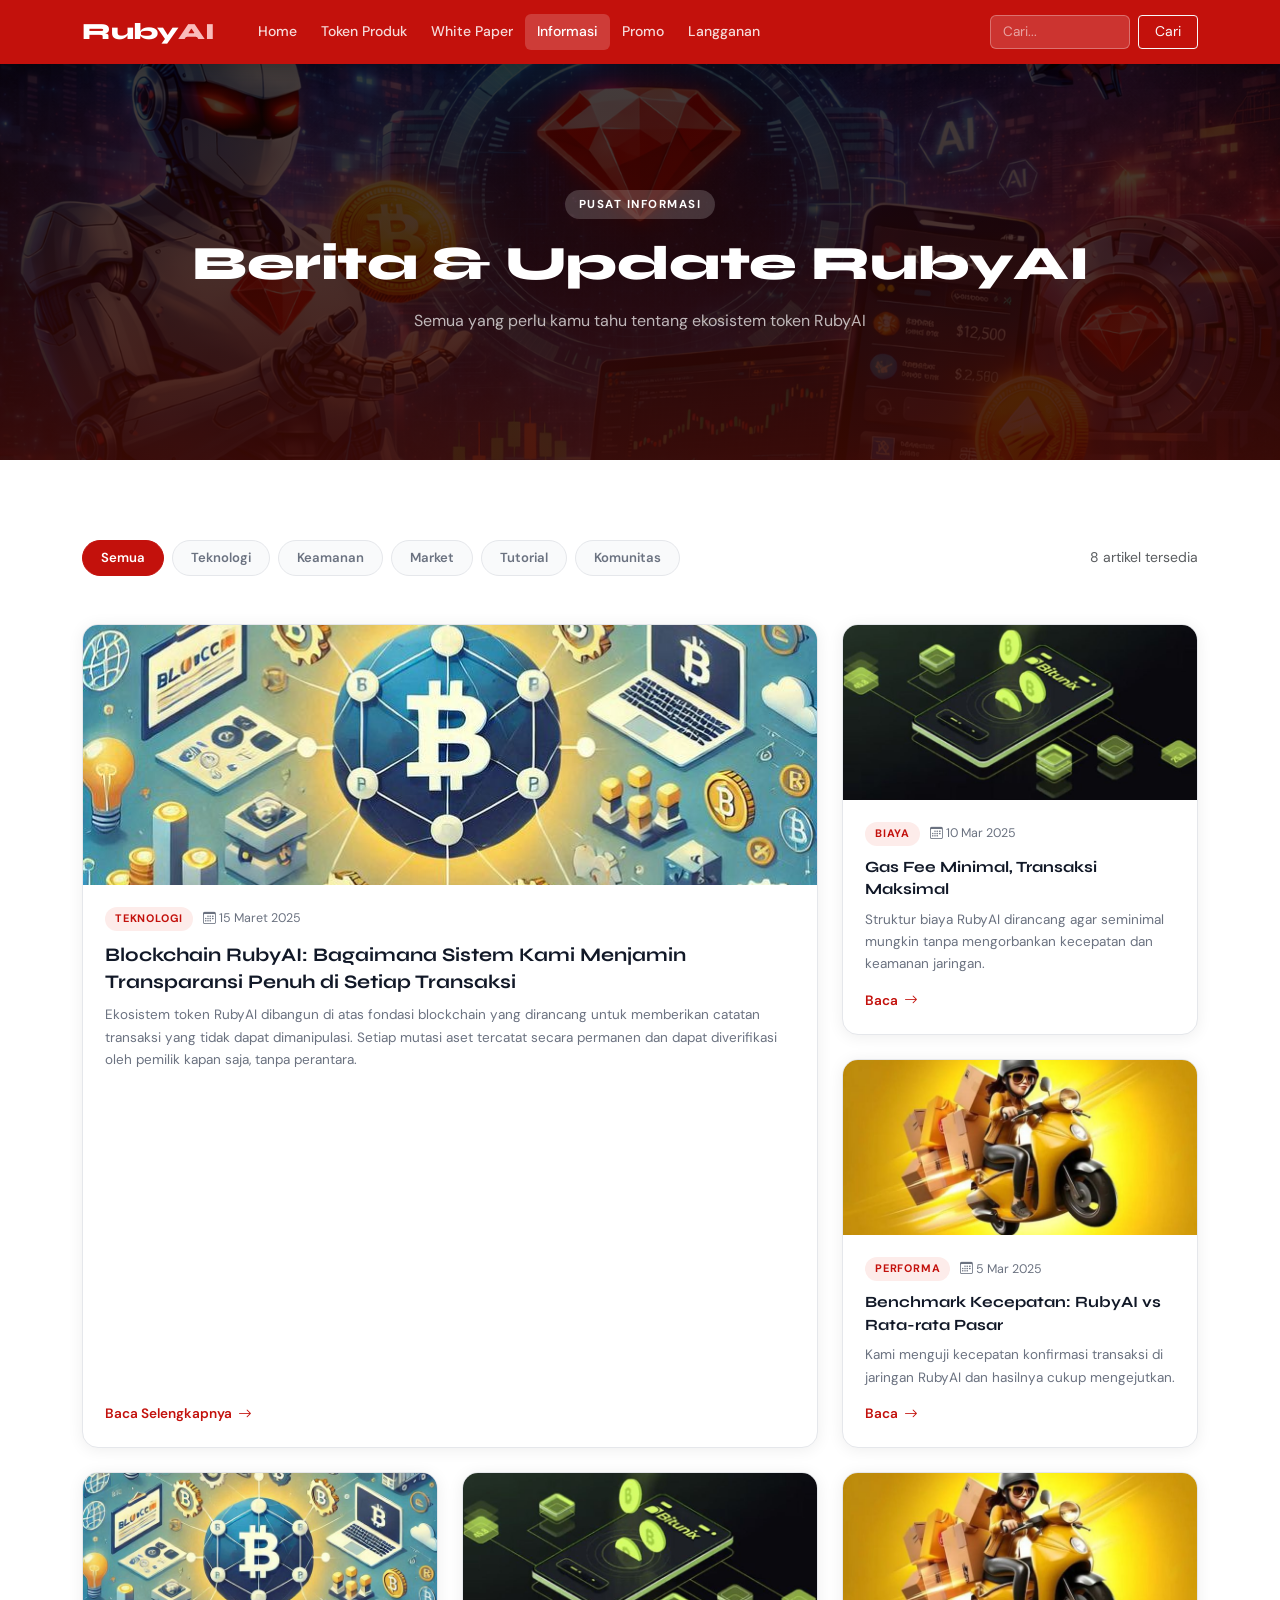
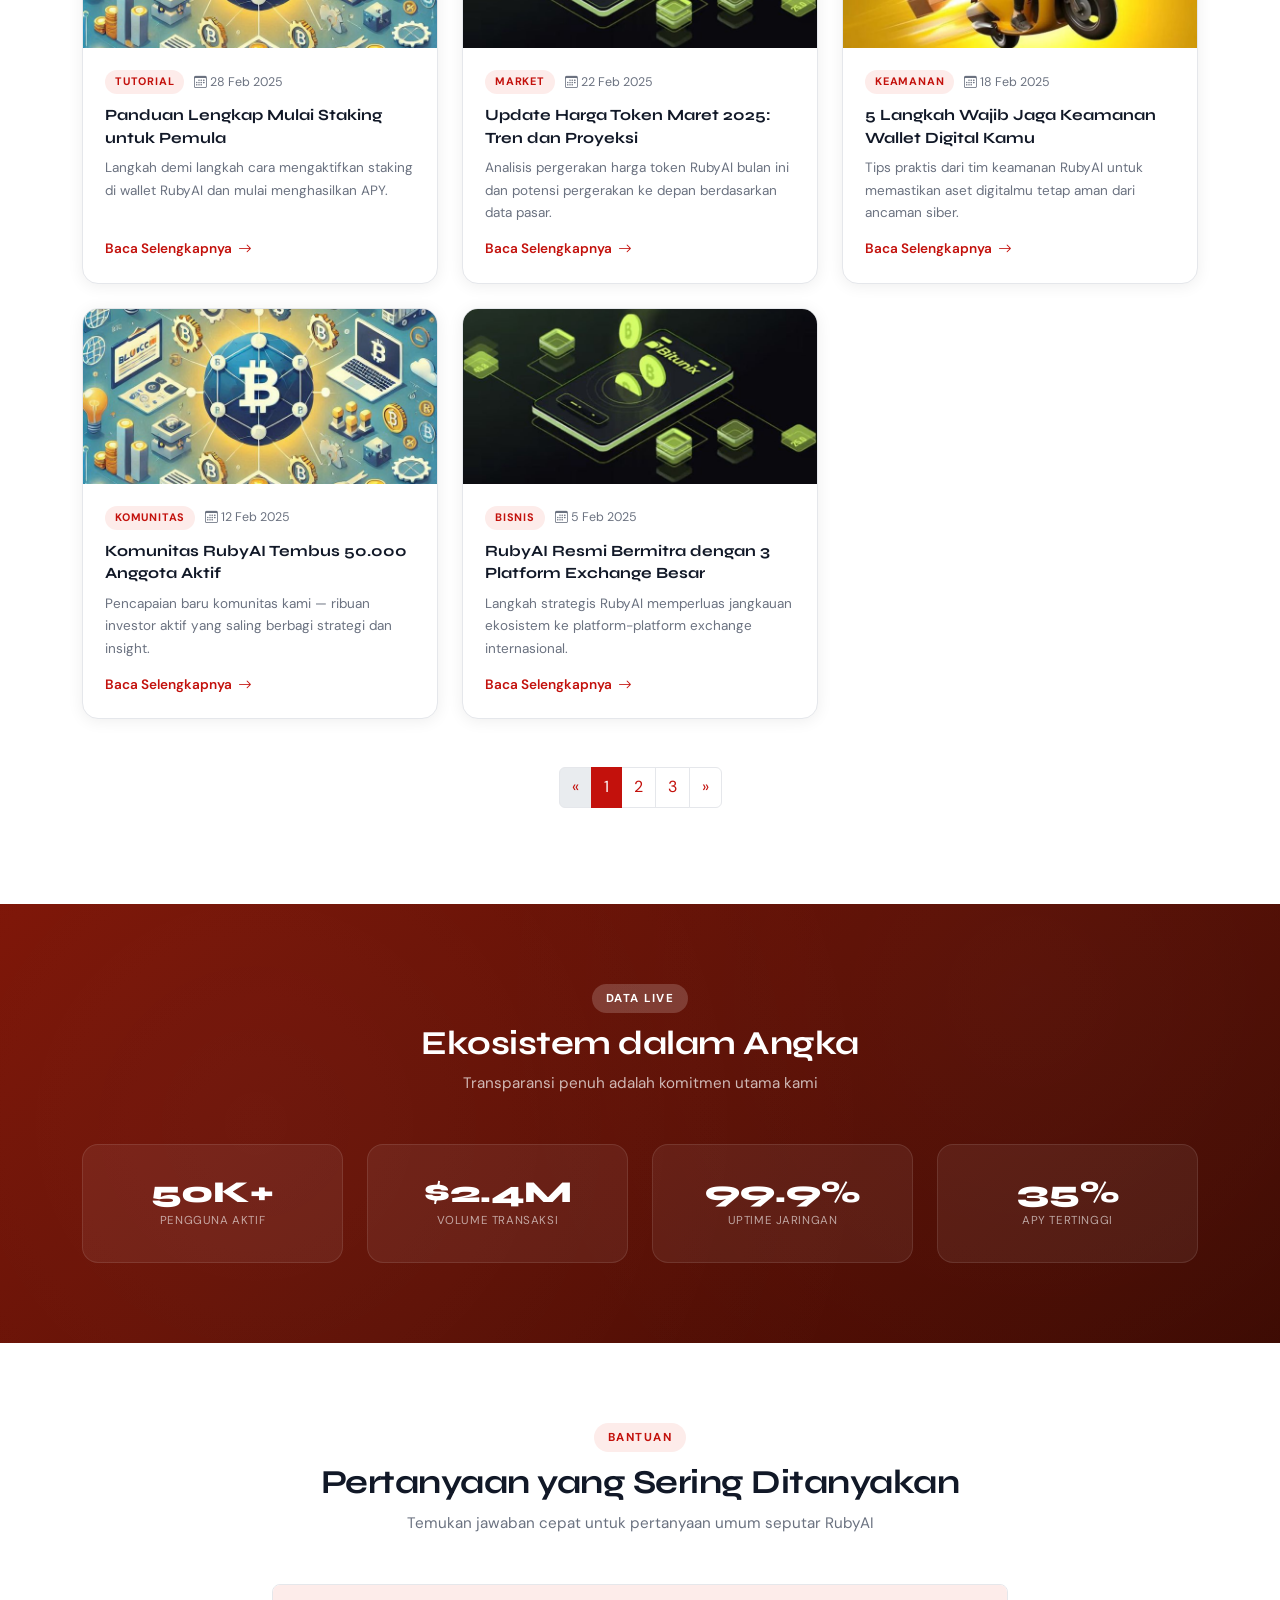
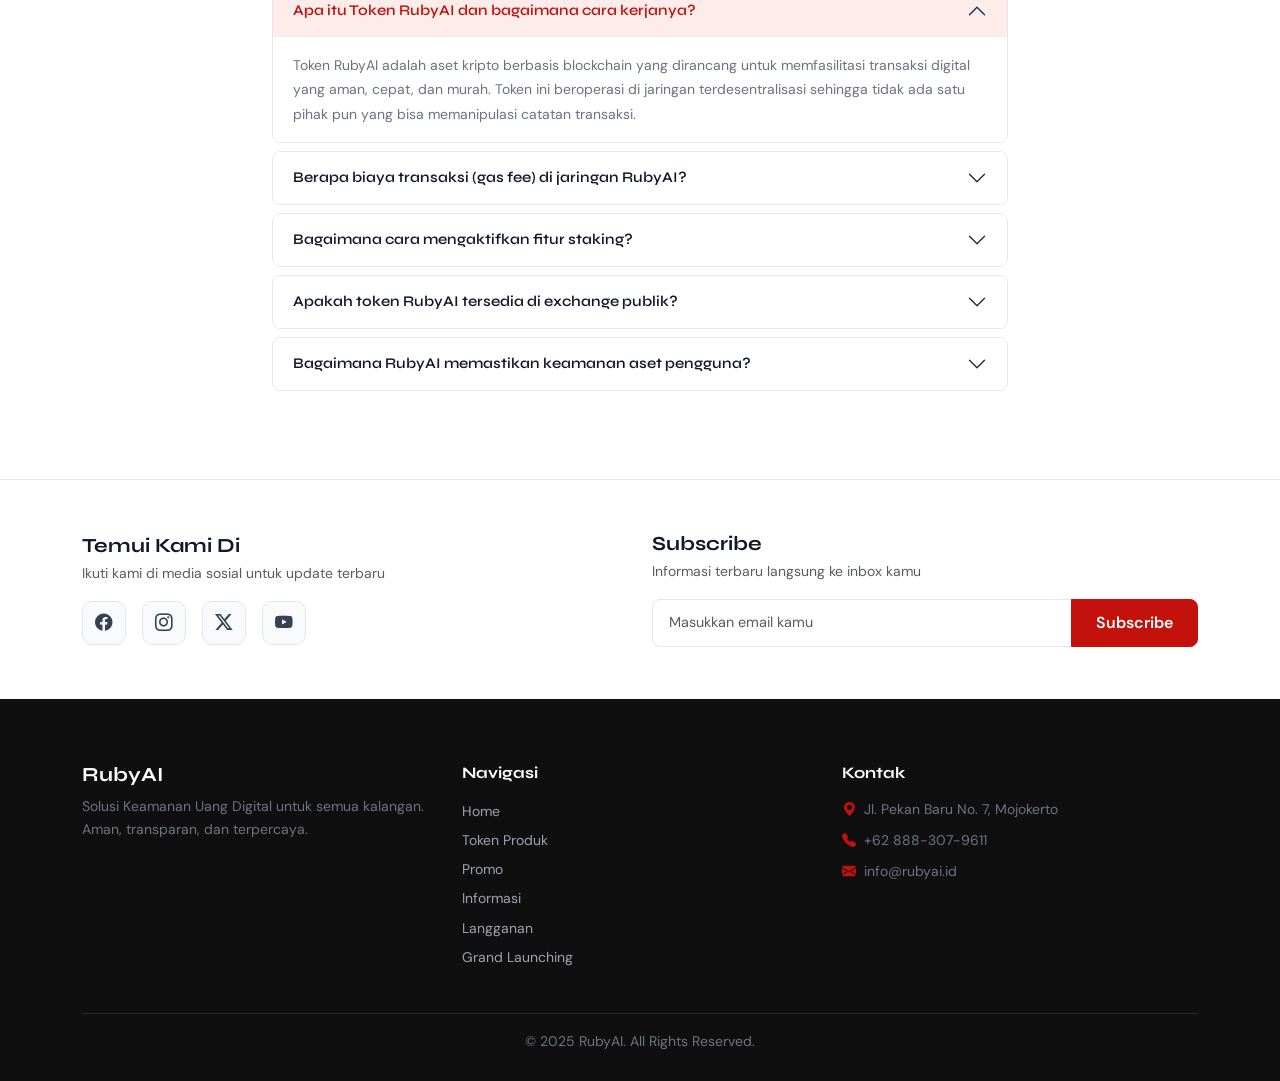
==== informasi.html @ 830efbad "Add files via upload" ====
<!DOCTYPE html>
<html lang="id">
<head>
  <meta charset="UTF-8">
  <meta name="viewport" content="width=device-width, initial-scale=1.0">
  <meta name="description" content="Pusat Informasi RubyAI — Berita, update, dan panduan ekosistem token RubyAI terbaru.">
  <title>Informasi — RubyAI</title>

  <link rel="preconnect" href="https://fonts.googleapis.com">
  <link rel="preconnect" href="https://fonts.gstatic.com" crossorigin>
  <link href="https://fonts.googleapis.com/css2?family=Syne:wght@400;600;700;800&family=DM+Sans:ital,opsz,wght@0,9..40,300;0,9..40,400;0,9..40,500;0,9..40,600;1,9..40,400&display=swap" rel="stylesheet">

  <link href="https://cdn.jsdelivr.net/npm/bootstrap@5.3.3/dist/css/bootstrap.min.css" rel="stylesheet">
  <link rel="stylesheet" href="https://cdn.jsdelivr.net/npm/bootstrap-icons@1.11.3/font/bootstrap-icons.css">

  <link rel="stylesheet" href="style.css">
</head>
<body>

  <!-- ==================== NAVBAR ==================== -->
  <nav class="navbar navbar-expand-lg ruby-navbar" data-bs-theme="dark">
    <div class="container">
      <a class="navbar-brand" href="index.html">Ruby<span class="brand-ai">AI</span></a>
      <button class="navbar-toggler border-0" type="button"
              data-bs-toggle="collapse" data-bs-target="#navMenu"
              aria-controls="navMenu" aria-expanded="false" aria-label="Toggle navigation">
        <span class="navbar-toggler-icon"></span>
      </button>
      <div class="collapse navbar-collapse" id="navMenu">
        <ul class="navbar-nav me-auto ms-3">
          <li class="nav-item">
            <a class="nav-link" href="index.html">Home</a>
          </li>
          <li class="nav-item">
            <a class="nav-link" href="produk.html">Token Produk</a>
          </li>
          <li class="nav-item">
            <a class="nav-link" href="https://docs.google.com/document/d/1hWPXfQ_zTvxP4cNS-nwSKMGz1EPxm1WU/edit?usp=drive_link&ouid=108765192675620260464&rtpof=true&sd=true" target="_blank" rel="noopener">
              White Paper
            </a>
          </li>
          <li class="nav-item">
            <a class="nav-link active" aria-current="page" href="informasi.html">Informasi</a>
          </li>
          <li class="nav-item">
            <a class="nav-link" href="promo.html">Promo</a>
          </li>
          <li class="nav-item">
            <a class="nav-link" href="langganan.html">Langganan</a>
          </li>
        </ul>
        <form class="d-flex" role="search">
          <input class="form-control me-2 navbar-search" type="search" placeholder="Cari..." aria-label="Search">
          <button class="btn btn-outline-light btn-sm px-3" type="submit">Cari</button>
        </form>
      </div>
    </div>
  </nav>

  <!-- ==================== BANNER INFORMASI ==================== -->
  <section class="informasi-banner">
    <div class="container text-center">
      <span class="sec-tag on-dark mb-3 d-inline-block">Pusat Informasi</span>
      <h1 class="banner-title text-white">Berita &amp; Update RubyAI</h1>
      <p class="text-white-70 mt-2 mb-0">Semua yang perlu kamu tahu tentang ekosistem token RubyAI</p>
    </div>
  </section>

  <!-- ==================== ARTIKEL GRID ==================== -->
  <section class="sec-pad">
    <div class="container">

      <!-- Filter Kategori -->
      <div class="d-flex justify-content-between align-items-center flex-wrap gap-3 mb-5">
        <div class="info-filter-wrap">
          <a href="#" class="info-filter-btn aktif">Semua</a>
          <a href="#" class="info-filter-btn">Teknologi</a>
          <a href="#" class="info-filter-btn">Keamanan</a>
          <a href="#" class="info-filter-btn">Market</a>
          <a href="#" class="info-filter-btn">Tutorial</a>
          <a href="#" class="info-filter-btn">Komunitas</a>
        </div>
        <span class="text-muted small">8 artikel tersedia</span>
      </div>

      <div class="row g-4 mb-4">
        <div class="col-md-7 col-lg-8">
          <div class="artikel-card h-100">
            <img src="block.jpeg" class="w-100" style="height:260px;object-fit:cover;" alt="Blockchain RubyAI">
            <div class="artikel-body">
              <div class="artikel-meta">
                <span class="artikel-tag">Teknologi</span>
                <span class="artikel-date"><i class="bi bi-calendar3 me-1"></i>15 Maret 2025</span>
              </div>
              <h3 class="artikel-title" style="font-size:1.2rem;">Blockchain RubyAI: Bagaimana Sistem Kami Menjamin Transparansi Penuh di Setiap Transaksi</h3>
              <p class="artikel-text">Ekosistem token RubyAI dibangun di atas fondasi blockchain yang dirancang untuk memberikan catatan transaksi yang tidak dapat dimanipulasi. Setiap mutasi aset tercatat secara permanen dan dapat diverifikasi oleh pemilik kapan saja, tanpa perantara.</p>
              <a href="#" class="btn-read">Baca Selengkapnya <i class="bi bi-arrow-right"></i></a>
            </div>
          </div>
        </div>

        <div class="col-md-5 col-lg-4">
          <div class="row g-4 h-100">
            <div class="col-12">
              <div class="artikel-card">
                <img src="fee.jpeg" class="artikel-img" alt="Gas Fee Murah">
                <div class="artikel-body">
                  <div class="artikel-meta">
                    <span class="artikel-tag">Biaya</span>
                    <span class="artikel-date"><i class="bi bi-calendar3 me-1"></i>10 Mar 2025</span>
                  </div>
                  <h5 class="artikel-title">Gas Fee Minimal, Transaksi Maksimal</h5>
                  <p class="artikel-text">Struktur biaya RubyAI dirancang agar seminimal mungkin tanpa mengorbankan kecepatan dan keamanan jaringan.</p>
                  <a href="#" class="btn-read">Baca <i class="bi bi-arrow-right"></i></a>
                </div>
              </div>
            </div>
            <div class="col-12">
              <div class="artikel-card">
                <img src="fast.jpeg" class="artikel-img" alt="Kecepatan Sistem">
                <div class="artikel-body">
                  <div class="artikel-meta">
                    <span class="artikel-tag">Performa</span>
                    <span class="artikel-date"><i class="bi bi-calendar3 me-1"></i>5 Mar 2025</span>
                  </div>
                  <h5 class="artikel-title">Benchmark Kecepatan: RubyAI vs Rata-rata Pasar</h5>
                  <p class="artikel-text">Kami menguji kecepatan konfirmasi transaksi di jaringan RubyAI dan hasilnya cukup mengejutkan.</p>
                  <a href="#" class="btn-read">Baca <i class="bi bi-arrow-right"></i></a>
                </div>
              </div>
            </div>
          </div>
        </div>
      </div>

      <!-- Grid Artikel Biasa -->
      <div class="row g-4">

        <div class="col-sm-6 col-lg-4">
          <div class="artikel-card">
            <img src="block.jpeg" class="artikel-img" alt="Panduan Staking">
            <div class="artikel-body">
              <div class="artikel-meta">
                <span class="artikel-tag">Tutorial</span>
                <span class="artikel-date"><i class="bi bi-calendar3 me-1"></i>28 Feb 2025</span>
              </div>
              <h5 class="artikel-title">Panduan Lengkap Mulai Staking untuk Pemula</h5>
              <p class="artikel-text">Langkah demi langkah cara mengaktifkan staking di wallet RubyAI dan mulai menghasilkan APY.</p>
              <a href="#" class="btn-read">Baca Selengkapnya <i class="bi bi-arrow-right"></i></a>
            </div>
          </div>
        </div>

        <div class="col-sm-6 col-lg-4">
          <div class="artikel-card">
            <img src="fee.jpeg" class="artikel-img" alt="Market Update">
            <div class="artikel-body">
              <div class="artikel-meta">
                <span class="artikel-tag">Market</span>
                <span class="artikel-date"><i class="bi bi-calendar3 me-1"></i>22 Feb 2025</span>
              </div>
              <h5 class="artikel-title">Update Harga Token Maret 2025: Tren dan Proyeksi</h5>
              <p class="artikel-text">Analisis pergerakan harga token RubyAI bulan ini dan potensi pergerakan ke depan berdasarkan data pasar.</p>
              <a href="#" class="btn-read">Baca Selengkapnya <i class="bi bi-arrow-right"></i></a>
            </div>
          </div>
        </div>

        <div class="col-sm-6 col-lg-4">
          <div class="artikel-card">
            <img src="fast.jpeg" class="artikel-img" alt="Keamanan Wallet">
            <div class="artikel-body">
              <div class="artikel-meta">
                <span class="artikel-tag">Keamanan</span>
                <span class="artikel-date"><i class="bi bi-calendar3 me-1"></i>18 Feb 2025</span>
              </div>
              <h5 class="artikel-title">5 Langkah Wajib Jaga Keamanan Wallet Digital Kamu</h5>
              <p class="artikel-text">Tips praktis dari tim keamanan RubyAI untuk memastikan aset digitalmu tetap aman dari ancaman siber.</p>
              <a href="#" class="btn-read">Baca Selengkapnya <i class="bi bi-arrow-right"></i></a>
            </div>
          </div>
        </div>

        <div class="col-sm-6 col-lg-4">
          <div class="artikel-card">
            <img src="block.jpeg" class="artikel-img" alt="Komunitas RubyAI">
            <div class="artikel-body">
              <div class="artikel-meta">
                <span class="artikel-tag">Komunitas</span>
                <span class="artikel-date"><i class="bi bi-calendar3 me-1"></i>12 Feb 2025</span>
              </div>
              <h5 class="artikel-title">Komunitas RubyAI Tembus 50.000 Anggota Aktif</h5>
              <p class="artikel-text">Pencapaian baru komunitas kami — ribuan investor aktif yang saling berbagi strategi dan insight.</p>
              <a href="#" class="btn-read">Baca Selengkapnya <i class="bi bi-arrow-right"></i></a>
            </div>
          </div>
        </div>

        <div class="col-sm-6 col-lg-4">
          <div class="artikel-card">
            <img src="fee.jpeg" class="artikel-img" alt="Partnership">
            <div class="artikel-body">
              <div class="artikel-meta">
                <span class="artikel-tag">Bisnis</span>
                <span class="artikel-date"><i class="bi bi-calendar3 me-1"></i>5 Feb 2025</span>
              </div>
              <h5 class="artikel-title">RubyAI Resmi Bermitra dengan 3 Platform Exchange Besar</h5>
              <p class="artikel-text">Langkah strategis RubyAI memperluas jangkauan ekosistem ke platform-platform exchange internasional.</p>
              <a href="#" class="btn-read">Baca Selengkapnya <i class="bi bi-arrow-right"></i></a>
            </div>
          </div>
        </div>

      </div>

      <!-- Paginasi -->
      <div class="d-flex justify-content-center mt-5">
        <nav aria-label="Navigasi halaman artikel">
          <ul class="pagination">
            <li class="page-item disabled"><a class="page-link" href="#">&laquo;</a></li>
            <li class="page-item active"><a class="page-link" href="#">1</a></li>
            <li class="page-item"><a class="page-link" href="#">2</a></li>
            <li class="page-item"><a class="page-link" href="#">3</a></li>
            <li class="page-item"><a class="page-link" href="#">&raquo;</a></li>
          </ul>
        </nav>
      </div>

    </div>
  </section>

  <!-- ==================== STATISTIK EKOSISTEM ==================== -->
  <section class="sec-pad service-section">
    <div class="container">
      <div class="text-center mb-5">
        <span class="sec-tag on-dark">Data Live</span>
        <h2 class="sec-title text-white">Ekosistem dalam Angka</h2>
        <p class="sec-sub text-white-70">Transparansi penuh adalah komitmen utama kami</p>
      </div>
      <div class="row g-4 justify-content-center text-center">
        <div class="col-6 col-sm-3">
          <div class="service-item">
            <div class="stat-val mb-1">50K+</div>
            <div class="stat-lbl">Pengguna Aktif</div>
          </div>
        </div>
        <div class="col-6 col-sm-3">
          <div class="service-item">
            <div class="stat-val mb-1">$2.4M</div>
            <div class="stat-lbl">Volume Transaksi</div>
          </div>
        </div>
        <div class="col-6 col-sm-3">
          <div class="service-item">
            <div class="stat-val mb-1">99.9%</div>
            <div class="stat-lbl">Uptime Jaringan</div>
          </div>
        </div>
        <div class="col-6 col-sm-3">
          <div class="service-item">
            <div class="stat-val mb-1">35%</div>
            <div class="stat-lbl">APY Tertinggi</div>
          </div>
        </div>
      </div>
    </div>
  </section>

  <!-- ==================== FAQ ==================== -->
  <section class="sec-pad">
    <div class="container">
      <div class="row justify-content-center">
        <div class="col-lg-8">
          <div class="text-center mb-5">
            <span class="sec-tag">Bantuan</span>
            <h2 class="sec-title">Pertanyaan yang Sering Ditanyakan</h2>
            <p class="sec-sub">Temukan jawaban cepat untuk pertanyaan umum seputar RubyAI</p>
          </div>
          <div class="accordion faq-ruby" id="faqEkosistem">

            <div class="accordion-item">
              <h2 class="accordion-header">
                <button class="accordion-button" type="button" data-bs-toggle="collapse" data-bs-target="#faq1">
                  Apa itu Token RubyAI dan bagaimana cara kerjanya?
                </button>
              </h2>
              <div id="faq1" class="accordion-collapse collapse show" data-bs-parent="#faqEkosistem">
                <div class="accordion-body">
                  Token RubyAI adalah aset kripto berbasis blockchain yang dirancang untuk memfasilitasi transaksi digital yang aman, cepat, dan murah. Token ini beroperasi di jaringan terdesentralisasi sehingga tidak ada satu pihak pun yang bisa memanipulasi catatan transaksi.
                </div>
              </div>
            </div>

            <div class="accordion-item">
              <h2 class="accordion-header">
                <button class="accordion-button collapsed" type="button" data-bs-toggle="collapse" data-bs-target="#faq2">
                  Berapa biaya transaksi (gas fee) di jaringan RubyAI?
                </button>
              </h2>
              <div id="faq2" class="accordion-collapse collapse" data-bs-parent="#faqEkosistem">
                <div class="accordion-body">
                  Gas fee di RubyAI termasuk yang terendah di pasar, dimulai dari kurang dari $0.01 per transaksi. Biaya ini digunakan untuk memvalidasi transaksi di jaringan dan dibagikan kepada para validator.
                </div>
              </div>
            </div>

            <div class="accordion-item">
              <h2 class="accordion-header">
                <button class="accordion-button collapsed" type="button" data-bs-toggle="collapse" data-bs-target="#faq3">
                  Bagaimana cara mengaktifkan fitur staking?
                </button>
              </h2>
              <div id="faq3" class="accordion-collapse collapse" data-bs-parent="#faqEkosistem">
                <div class="accordion-body">
                  Untuk mengaktifkan staking, buka wallet RubyAI kamu, pilih menu "Staking", tentukan jumlah token yang ingin di-stake, lalu konfirmasi. APY akan mulai berjalan dalam 24 jam setelah aktivasi.
                </div>
              </div>
            </div>

            <div class="accordion-item">
              <h2 class="accordion-header">
                <button class="accordion-button collapsed" type="button" data-bs-toggle="collapse" data-bs-target="#faq4">
                  Apakah token RubyAI tersedia di exchange publik?
                </button>
              </h2>
              <div id="faq4" class="accordion-collapse collapse" data-bs-parent="#faqEkosistem">
                <div class="accordion-body">
                  Saat ini token RubyAI tersedia melalui platform kami dan 3 exchange mitra. Kami sedang dalam proses listing di exchange internasional besar dan akan diumumkan melalui halaman ini.
                </div>
              </div>
            </div>

            <div class="accordion-item">
              <h2 class="accordion-header">
                <button class="accordion-button collapsed" type="button" data-bs-toggle="collapse" data-bs-target="#faq5">
                  Bagaimana RubyAI memastikan keamanan aset pengguna?
                </button>
              </h2>
              <div id="faq5" class="accordion-collapse collapse" data-bs-parent="#faqEkosistem">
                <div class="accordion-body">
                  RubyAI menggunakan enkripsi end-to-end, autentikasi dua faktor (2FA), dan audit keamanan rutin oleh pihak ketiga. Selain itu, sebagian besar aset pengguna disimpan di cold wallet yang terisolasi dari internet.
                </div>
              </div>
            </div>

          </div>
        </div>
      </div>
    </div>
  </section>

  <!-- ==================== SUBSCRIBE ==================== -->
  <section class="subscribe-section">
    <div class="container">
      <div class="row g-4 align-items-center">
        <div class="col-lg-6">
          <h5 class="fw-bold mb-1">Temui Kami Di</h5>
          <p class="text-muted small mb-3">Ikuti kami di media sosial untuk update terbaru</p>
          <div class="d-flex gap-3">
            <a href="https://facebook.com/" target="_blank" rel="noopener" class="social-btn" aria-label="Facebook"><i class="bi bi-facebook"></i></a>
            <a href="https://instagram.com/" target="_blank" rel="noopener" class="social-btn" aria-label="Instagram"><i class="bi bi-instagram"></i></a>
            <a href="https://twitter.com/" target="_blank" rel="noopener" class="social-btn" aria-label="Twitter / X"><i class="bi bi-twitter-x"></i></a>
            <a href="https://youtube.com/" target="_blank" rel="noopener" class="social-btn" aria-label="YouTube"><i class="bi bi-youtube"></i></a>
          </div>
        </div>
        <div class="col-lg-6">
          <h5 class="fw-bold mb-1">Subscribe</h5>
          <p class="text-muted small mb-3">Informasi terbaru langsung ke inbox kamu</p>
          <div class="input-group">
            <input type="email" class="form-control" placeholder="Masukkan email kamu" aria-label="Email subscribe">
            <button class="btn btn-ruby px-4" type="button">Subscribe</button>
          </div>
        </div>
      </div>
    </div>
  </section>

  <!-- ==================== FOOTER ==================== -->
  <footer class="site-footer">
    <div class="container">
      <div class="row g-4 text-center text-md-start">
        <div class="col-md-4">
          <h5 class="fw-bold text-white mb-2">RubyAI</h5>
          <p class="text-secondary small">Solusi Keamanan Uang Digital untuk semua kalangan.<br>Aman, transparan, dan terpercaya.</p>
        </div>
        <div class="col-md-4">
          <h6 class="fw-bold text-white mb-3">Navigasi</h6>
          <ul class="list-unstyled">
            <li><a href="index.html" class="footer-link">Home</a></li>
            <li><a href="produk.html" class="footer-link">Token Produk</a></li>
            <li><a href="promo.html" class="footer-link">Promo</a></li>
            <li><a href="informasi.html" class="footer-link">Informasi</a></li>
            <li><a href="langganan.html" class="footer-link">Langganan</a></li>
            <li><a href="index.html#launching" class="footer-link">Grand Launching</a></li>
          </ul>
        </div>
        <div class="col-md-4">
          <h6 class="fw-bold text-white mb-3">Kontak</h6>
          <ul class="list-unstyled text-secondary small">
            <li class="mb-2"><i class="bi bi-geo-alt-fill me-2 text-ruby"></i>Jl. Pekan Baru No. 7, Mojokerto</li>
            <li class="mb-2"><i class="bi bi-telephone-fill me-2 text-ruby"></i>+62 888-307-9611</li>
            <li><i class="bi bi-envelope-fill me-2 text-ruby"></i>info@rubyai.id</li>
          </ul>
        </div>
      </div>
      <hr class="border-secondary mt-4 mb-3">
      <p class="text-center text-secondary small mb-0">&copy; 2025 RubyAI. All Rights Reserved.</p>
    </div>
  </footer>


  <script src="https://cdn.jsdelivr.net/npm/bootstrap@5.3.3/dist/js/bootstrap.bundle.min.js"></script>
</body>
</html>
---- style.css ----
:root {
  --ruby-red:     #C3110C;
  --ruby-dark:    #7c1204;
  --ruby-deeper:  #3d0a02;
  --ruby-light:   #fdecea;
  --ruby-glow:    rgba(195, 17, 12, 0.15);
  --text-dark:    #111827;
  --text-body:    #374151;
  --text-muted:   #6b7280;
  --border-light: #e5e7eb;
  --bg-light:     #f9fafb;
  --card-shadow:  0 2px 16px rgba(0, 0, 0, 0.07);
  --card-hover:   0 12px 40px rgba(195, 17, 12, 0.14);
  --transition:   all 0.3s cubic-bezier(0.4, 0, 0.2, 1);
  --navbar-h:     64px;
  --radius-card:  16px;
  --radius-btn:   8px;
}

*, *::before, *::after { box-sizing: border-box; }
html { scroll-behavior: smooth; }

body {
  font-family: 'DM Sans', 'Segoe UI', system-ui, sans-serif;
  font-size: 1rem;
  color: var(--text-body);
  background: #ffffff;
  padding-top: var(--navbar-h);
  line-height: 1.65;
}

h1, h2, h3, h4, h5, h6 {
  font-family: 'Syne', 'Segoe UI', sans-serif;
  font-weight: 700;
  color: var(--text-dark);
  line-height: 1.2;
}

.ruby-navbar {
  position: fixed;
  top: 0; left: 0; right: 0;
  height: var(--navbar-h);
  background-color: var(--ruby-red) !important;
  z-index: 1030;
  box-shadow: 0 2px 20px rgba(0,0,0,0.25);
  transition: var(--transition);
}
.ruby-navbar .navbar-brand {
  font-family: 'Syne', sans-serif;
  font-size: 1.45rem;
  font-weight: 800;
  color: #fff !important;
  letter-spacing: -0.5px;
}
.brand-ai { color: rgba(255,207,206,0.9); }

.ruby-navbar .nav-link {
  color: rgba(255,255,255,0.85) !important;
  font-weight: 500;
  font-size: 0.875rem;
  padding: 6px 12px !important;
  border-radius: 6px;
  transition: var(--transition);
}
.ruby-navbar .nav-link:hover,
.ruby-navbar .nav-link.active {
  color: #fff !important;
  background: rgba(255,255,255,0.18);
}

.navbar-search {
  background: rgba(255,255,255,0.15) !important;
  border-color: rgba(255,255,255,0.3) !important;
  color: #fff !important;
  font-size: 0.85rem;
  width: 140px;
  transition: width 0.3s ease;
}
.navbar-search:focus { width: 180px; }
.navbar-search::placeholder { color: rgba(255,255,255,0.55) !important; }

.banner {
  min-height: 88vh;
  background: linear-gradient(135deg,rgba(8,0,0,0.82) 0%,rgba(90,10,2,0.7) 55%,rgba(195,17,12,0.45) 100%), url('nebula.jpg') center/cover no-repeat;
  background-color: var(--ruby-deeper);
  display: flex;
  align-items: center;
  position: relative;
  overflow: hidden;
  padding: 80px 0 64px;
}
.banner::after {
  content: '';
  position: absolute;
  bottom: 0; left: 0; right: 0;
  height: 90px;
  background: linear-gradient(to bottom, transparent, #fff);
  pointer-events: none;
}

.banner-badge {
  display: inline-block;
  background: rgba(255,255,255,0.12);
  border: 1px solid rgba(255,255,255,0.25);
  color: #fff;
  font-size: 0.8rem;
  font-weight: 600;
  padding: 6px 16px;
  border-radius: 100px;
  letter-spacing: 0.3px;
  backdrop-filter: blur(8px);
  margin-bottom: 20px;
}
.banner-title {
  font-size: clamp(2.2rem, 5vw, 3.8rem);
  font-weight: 800;
  color: #fff;
  letter-spacing: -1.5px;
  margin-bottom: 16px;
}
.banner-title .text-ruby-light { color: #ffa5a2; }
.banner-sub {
  font-size: 1.05rem;
  color: rgba(255,255,255,0.78);
  max-width: 500px;
  margin-bottom: 32px;
}

.banner-stats {
  background: rgba(255,255,255,0.1);
  backdrop-filter: blur(20px);
  border: 1px solid rgba(255,255,255,0.2);
  border-radius: 20px;
  padding: 30px 26px;
  display: flex;
  flex-direction: column;
  gap: 18px;
  max-width: 240px;
}
.stat-row { display: flex; flex-direction: column; }
.stat-val {
  font-family: 'Syne', sans-serif;
  font-size: 1.9rem;
  font-weight: 800;
  color: #fff;
  line-height: 1;
}
.stat-lbl {
  font-size: 0.72rem;
  color: rgba(255,255,255,0.6);
  text-transform: uppercase;
  letter-spacing: 0.6px;
  margin-top: 4px;
}
.stat-sep { height: 1px; background: rgba(255,255,255,0.15); }

.banner-srch-wrap {
  display: flex;
  align-items: stretch;
  background: rgba(255,255,255,0.12);
  border: 1.5px solid rgba(255,255,255,0.3);
  border-radius: var(--radius-btn);
  backdrop-filter: blur(12px);
  overflow: hidden;
  max-width: 540px;
  width: 100%;
  margin-top: 28px;
}
.banner-srch-input {
  flex: 1;
  background: transparent;
  border: none;
  color: #fff;
  font-size: 0.95rem;
  padding: 13px 18px;
  min-width: 0;
}
.banner-srch-input::placeholder { color: rgba(255,255,255,0.45); }
.banner-srch-input:focus { outline: none; background: rgba(255,255,255,0.07); }
.banner-srch-btn {
  background: #fff;
  color: var(--ruby-red);
  border: none;
  font-weight: 700;
  font-size: 0.875rem;
  padding: 13px 24px;
  cursor: pointer;
  transition: var(--transition);
  white-space: nowrap;
  flex-shrink: 0;
}
.banner-srch-btn:hover { background: rgba(255,255,255,0.88); color: var(--ruby-dark); }
.banner-srch-hint {
  margin-top: 8px;
  font-size: 0.74rem;
  color: rgba(255,255,255,0.4);
}

.btn-ruby {
  background-color: var(--ruby-red);
  border: 1.5px solid var(--ruby-red);
  color: #fff;
  font-weight: 600;
  border-radius: var(--radius-btn);
  transition: var(--transition);
}
.btn-ruby:hover, .btn-ruby:focus {
  background-color: var(--ruby-dark);
  border-color: var(--ruby-dark);
  color: #fff;
  transform: translateY(-2px);
  box-shadow: 0 6px 20px rgba(195,17,12,0.32);
}
.btn-ghost-white {
  background: transparent;
  border: 1.5px solid rgba(255,255,255,0.5);
  color: #fff;
  font-weight: 600;
  border-radius: var(--radius-btn);
  transition: var(--transition);
}
.btn-ghost-white:hover {
  background: rgba(255,255,255,0.15);
  border-color: #fff;
  color: #fff;
}
.btn-outline-ruby {
  background: transparent;
  border: 1.5px solid var(--ruby-red);
  color: var(--ruby-red);
  font-weight: 600;
  border-radius: var(--radius-btn);
  transition: var(--transition);
}
.btn-outline-ruby:hover { background: var(--ruby-red); color: #fff; }

.sec-pad { padding: 80px 0; }
.sec-tag {
  display: inline-block;
  background: var(--ruby-light);
  color: var(--ruby-red);
  font-size: 0.72rem;
  font-weight: 700;
  text-transform: uppercase;
  letter-spacing: 1.5px;
  padding: 5px 14px;
  border-radius: 100px;
  margin-bottom: 10px;
}
.sec-tag.on-dark { background: rgba(255,255,255,0.18); color: #fff; }
.sec-title {
  font-size: clamp(1.5rem, 3vw, 2.1rem);
  font-weight: 700;
  letter-spacing: -0.5px;
  margin-bottom: 8px;
}
.sec-sub { color: var(--text-muted); font-size: 0.95rem; margin-bottom: 0; }
.text-white-70 { color: rgba(255,255,255,0.7) !important; }
.text-ruby { color: var(--ruby-red) !important; }

.produk-banner,
.informasi-banner,
.promo-banner,
.lang-banner {
  min-height: 44vh;
  display: flex;
  align-items: center;
  position: relative;
  background-color: var(--ruby-deeper);
}

.produk-banner {
  background-image: linear-gradient(rgba(10,0,0,0.72),rgba(100,14,2,0.88)), url('bannerr.png');
  background-size: cover;
  background-position: center;
}
.informasi-banner {
  background-image: linear-gradient(rgba(8,0,0,0.76),rgba(60,10,2,0.9)), url('bannerr.png');
  background-size: cover;
  background-position: center;
}
.promo-banner {
  background-image: linear-gradient(rgba(10,0,0,0.74),rgba(100,14,2,0.9)), url('bannerr.png');
  background-size: cover;
  background-position: center;
}
.lang-banner {
  background-image: linear-gradient(135deg,rgba(8,0,0,0.85) 0%,rgba(90,10,2,0.8) 100%), url('bannerr.png');
  background-size: cover;
  background-position: center;
}

.produk-banner h1,
.informasi-banner h1,
.promo-banner h1,
.lang-banner h1 {
  font-size: clamp(1.9rem, 5vw, 3rem);
  font-weight: 800;
  letter-spacing: -0.5px;
}

.info-card {
  background: #fff;
  border: 1px solid var(--border-light);
  border-radius: var(--radius-card);
  overflow: hidden;
  box-shadow: var(--card-shadow);
  transition: var(--transition);
  display: flex;
  flex-direction: column;
  height: 100%;
}
.info-card:hover { transform: translateY(-8px); box-shadow: var(--card-hover); border-color: transparent; }
.info-card-img { width: 100%; height: 200px; object-fit: cover; }
.info-card-body { padding: 22px; flex: 1; display: flex; flex-direction: column; }
.info-tag {
  display: inline-block;
  background: var(--ruby-light);
  color: var(--ruby-red);
  font-size: 0.68rem; font-weight: 700;
  text-transform: uppercase; letter-spacing: 1px;
  padding: 3px 10px; border-radius: 100px; margin-bottom: 10px;
}
.info-card-title { font-size: 1rem; font-weight: 700; color: var(--text-dark); margin-bottom: 8px; }
.info-card-text { font-size: 0.875rem; color: var(--text-muted); line-height: 1.6; flex: 1; margin-bottom: 14px; }
.btn-read {
  display: inline-flex;
  align-items: center;
  gap: 6px;
  color: var(--ruby-red);
  font-weight: 600;
  font-size: 0.85rem;
  text-decoration: none;
  transition: var(--transition);
}
.btn-read:hover { color: var(--ruby-dark); gap: 10px; }

.service-section {
  background: linear-gradient(140deg, var(--ruby-dark) 0%, var(--ruby-deeper) 100%);
  position: relative;
  overflow: hidden;
}
.service-section::before {
  content: '';
  position: absolute;
  inset: 0;
  background-image:
    radial-gradient(circle at 20% 50%, rgba(255,255,255,0.04) 0%, transparent 60%),
    radial-gradient(circle at 80% 20%, rgba(255,255,255,0.03) 0%, transparent 50%);
  pointer-events: none;
}
.service-item {
  padding: 32px 24px;
  border-radius: var(--radius-card);
  background: rgba(255,255,255,0.06);
  border: 1px solid rgba(255,255,255,0.1);
  transition: var(--transition);
  position: relative; z-index: 1; height: 100%;
}
.service-item:hover {
  background: rgba(255,255,255,0.12);
  border-color: rgba(255,255,255,0.22);
  transform: translateY(-6px);
}
.icon-service {
  width: 90px; height: 90px;
  border: 2px solid rgba(255,255,255,0.3);
  border-radius: 50%;
  display: flex; align-items: center; justify-content: center;
  overflow: hidden; margin: 0 auto; transition: var(--transition);
}
.service-item:hover .icon-service {
  border-color: rgba(255,255,255,0.65);
  box-shadow: 0 0 22px rgba(255,255,255,0.12);
}
.icon-service img { width: 75%; }

.product-card {
  background: #fff;
  border: 1px solid var(--border-light);
  border-radius: var(--radius-card);
  overflow: hidden;
  box-shadow: var(--card-shadow);
  transition: var(--transition);
  display: flex; flex-direction: column; height: 100%; position: relative;
}
.product-card:hover { transform: translateY(-8px); box-shadow: var(--card-hover); border-color: transparent; }
.prod-badge {
  position: absolute; top: 12px; left: 12px;
  background: var(--ruby-red); color: #fff;
  font-size: 0.68rem; font-weight: 700;
  text-transform: uppercase; letter-spacing: 0.4px;
  padding: 4px 10px; border-radius: 6px; z-index: 1;
}
.prod-badge.green { background: #166534; }
.product-card img.prod-img { width: 100%; height: 175px; object-fit: cover; display: block; }
.prod-body { padding: 18px; display: flex; flex-direction: column; flex: 1; }
.prod-title { font-size: 0.975rem; font-weight: 700; color: var(--text-dark); margin-bottom: 6px; }
.prod-desc { font-size: 0.825rem; color: var(--text-muted); line-height: 1.55; flex: 1; margin-bottom: 14px; }
.prod-price { font-family: 'Syne', sans-serif; font-size: 1.35rem; font-weight: 800; color: var(--ruby-red); margin-bottom: 14px; }

.category-sidebar { position: sticky; top: calc(var(--navbar-h) + 24px); }
.category-list .list-group-item {
  border: none;
  border-left: 3px solid transparent;
  padding: 11px 16px;
  font-size: 0.875rem; color: var(--text-muted);
  background: transparent; border-radius: 0 !important;
  transition: var(--transition); cursor: pointer;
}
.category-list .list-group-item:hover,
.category-list .list-group-item.active {
  border-left-color: var(--ruby-red);
  color: var(--ruby-red);
  background: var(--ruby-light);
  font-weight: 600;
}

.artikel-card {
  background: #fff;
  border: 1px solid var(--border-light);
  border-radius: var(--radius-card);
  overflow: hidden;
  box-shadow: var(--card-shadow);
  transition: var(--transition);
  display: flex; flex-direction: column; height: 100%;
}
.artikel-card:hover { transform: translateY(-6px); box-shadow: var(--card-hover); border-color: transparent; }
.artikel-img { width: 100%; height: 175px; object-fit: cover; display: block; }
.artikel-body { padding: 22px; flex: 1; display: flex; flex-direction: column; }
.artikel-meta {
  display: flex; align-items: center;
  gap: 10px; flex-wrap: wrap; margin-bottom: 10px;
}
.artikel-tag {
  display: inline-block;
  background: var(--ruby-light); color: var(--ruby-red);
  font-size: 0.68rem; font-weight: 700;
  text-transform: uppercase; letter-spacing: 0.8px;
  padding: 3px 10px; border-radius: 100px;
}
.artikel-date { font-size: 0.78rem; color: var(--text-muted); }
.artikel-title {
  font-size: 0.975rem; font-weight: 700;
  color: var(--text-dark); margin-bottom: 8px; line-height: 1.45;
}
.artikel-text {
  font-size: 0.845rem; color: var(--text-muted);
  line-height: 1.65; flex: 1; margin-bottom: 14px;
}

.info-filter-wrap { display: flex; flex-wrap: wrap; gap: 8px; }
.info-filter-btn {
  display: inline-block;
  padding: 6px 18px;
  border-radius: 100px;
  font-size: 0.82rem; font-weight: 600;
  color: var(--text-muted);
  background: var(--bg-light);
  border: 1.5px solid var(--border-light);
  text-decoration: none;
  transition: var(--transition);
}
.info-filter-btn:hover { color: var(--ruby-red); border-color: var(--ruby-red); background: var(--ruby-light); }
.info-filter-btn.aktif { color: #fff; background: var(--ruby-red); border-color: var(--ruby-red); }

.pagination .page-link { color: var(--ruby-red); border-color: var(--border-light); }
.pagination .page-item.active .page-link { background: var(--ruby-red); border-color: var(--ruby-red); color: #fff; }
.pagination .page-link:hover { background: var(--ruby-light); color: var(--ruby-dark); }

.faq-ruby .accordion-button { font-weight: 600; font-size: 0.925rem; color: var(--text-dark); background: #fff; }
.faq-ruby .accordion-button:not(.collapsed) { color: var(--ruby-red); background: var(--ruby-light); box-shadow: none; }
.faq-ruby .accordion-button:focus { box-shadow: 0 0 0 3px var(--ruby-glow); }
.faq-ruby .accordion-item { border: 1px solid var(--border-light); border-radius: var(--radius-btn) !important; margin-bottom: 8px; overflow: hidden; }
.faq-ruby .accordion-body { font-size: 0.875rem; color: var(--text-muted); line-height: 1.75; background: #fff; }

.tcard {
  background: #fff;
  border: 1px solid var(--border-light);
  border-radius: var(--radius-card);
  box-shadow: var(--card-shadow);
  padding: 26px; transition: var(--transition);
  display: flex; flex-direction: column; height: 100%;
}
.tcard:hover { transform: translateY(-6px); box-shadow: var(--card-hover); border-color: var(--ruby-light); }
.tcard .quote-icon {
  font-family: Georgia,'Times New Roman',serif;
  font-size: 3.5rem; color: var(--ruby-red);
  line-height: 0.7; display: block; margin-bottom: 16px;
}
.tcard h5 { font-size: 0.95rem; font-weight: 600; color: var(--text-dark); margin-bottom: 8px; line-height: 1.45; }
.tcard .author { font-size: 0.875rem; color: var(--text-muted); margin-bottom: 10px; }
.tcard .stars i { color: #f59e0b; font-size: 0.85rem; }

.launching-section { background: var(--bg-light); }
.launching-form .form-control {
  border-radius: var(--radius-btn);
  border-color: var(--border-light);
  font-size: 0.9rem; padding: 12px 16px;
}
.launching-form .form-control:focus { border-color: var(--ruby-red); box-shadow: 0 0 0 3px var(--ruby-glow); }
.launching-form label { font-weight: 500; font-size: 0.875rem; margin-bottom: 6px; color: var(--text-dark); }

.promo-card {
  background: #fff;
  border: 1px solid var(--border-light);
  border-radius: var(--radius-card);
  overflow: hidden;
  box-shadow: var(--card-shadow);
  transition: var(--transition);
  height: 100%; display: flex; flex-direction: column; position: relative;
}
.promo-card:hover { transform: translateY(-8px); box-shadow: var(--card-hover); border-color: transparent; }

.promo-badge-hot {
  position: absolute; top: 14px; right: 14px; z-index: 2;
  background: rgba(255,255,255,0.22);
  color: #fff;
  font-size: 0.72rem; font-weight: 700;
  padding: 4px 12px; border-radius: 100px;
  backdrop-filter: blur(4px);
  border: 1px solid rgba(255,255,255,0.3);
}

.promo-card-head {
  background: linear-gradient(135deg, var(--ruby-red), var(--ruby-dark));
  padding: 28px 24px 22px;
  position: relative; overflow: hidden;
}
.promo-card-head::after {
  content: ''; position: absolute; top: -30px; right: -30px;
  width: 120px; height: 120px;
  background: rgba(255,255,255,0.07); border-radius: 50%; pointer-events: none;
}
.promo-card-head h4 {
  color: rgba(255,255,255,0.82);
  font-size: 0.85rem; font-weight: 600;
  text-transform: uppercase; letter-spacing: 1px;
  margin-bottom: 8px; position: relative; z-index: 1;
}
.promo-disc {
  font-family: 'Syne', sans-serif;
  font-size: 2.6rem; font-weight: 800;
  color: #fff; line-height: 1;
  position: relative; z-index: 1;
}

.promo-body { padding: 22px 24px; flex: 1; display: flex; flex-direction: column; }
.promo-title { font-size: 1rem; font-weight: 700; color: var(--text-dark); margin-bottom: 8px; }
.promo-desc { font-size: 0.845rem; color: var(--text-muted); line-height: 1.65; margin-bottom: 16px; flex: 1; }

.countdown-wrap {
  display: flex; gap: 6px;
  align-items: center;
  background: var(--bg-light);
  border-radius: 10px;
  padding: 12px 14px;
  margin-bottom: 16px;
}
.countdown-box { text-align: center; min-width: 52px; }
.countdown-num {
  font-family: 'Syne', sans-serif;
  font-size: 1.5rem; font-weight: 800;
  color: var(--ruby-red); line-height: 1; display: block;
}
.countdown-lbl {
  font-size: 0.64rem; color: var(--text-muted);
  text-transform: uppercase; letter-spacing: 0.4px;
  margin-top: 3px; display: block;
}
.countdown-sep {
  font-family: 'Syne', sans-serif;
  font-size: 1.2rem; font-weight: 800;
  color: var(--ruby-red); align-self: flex-start;
  padding-top: 2px; line-height: 1;
}

.promo-code-wrap {
  display: flex; align-items: center;
  background: var(--ruby-light); border: 1.5px dashed var(--ruby-red);
  border-radius: 8px; padding: 10px 14px; margin-bottom: 16px; gap: 10px;
}
.promo-code {
  font-family: 'Syne', sans-serif;
  font-size: 0.88rem; font-weight: 800;
  color: var(--ruby-red); letter-spacing: 2px; flex: 1;
}
.promo-copy-btn {
  font-size: 0.85rem; color: var(--text-muted);
  cursor: pointer; transition: var(--transition);
  background: none; border: none; padding: 3px 7px;
  display: flex; align-items: center; gap: 4px;
  border-radius: 4px; flex-shrink: 0;
}
.promo-copy-btn:hover { color: var(--ruby-red); background: rgba(195,17,12,0.08); }

.referral-section {
  background: linear-gradient(135deg, var(--ruby-deeper) 0%, var(--ruby-dark) 100%);
  position: relative; overflow: hidden;
}
.referral-section::before {
  content: ''; position: absolute; inset: 0;
  background-image: radial-gradient(circle at 70% 40%, rgba(255,255,255,0.04) 0%, transparent 55%);
  pointer-events: none;
}
.referral-step {
  display: flex; flex-direction: column; align-items: center; text-align: center;
  padding: 28px 20px;
  background: rgba(255,255,255,0.06);
  border: 1px solid rgba(255,255,255,0.1);
  border-radius: var(--radius-card);
  transition: var(--transition); height: 100%;
}
.referral-step:hover { background: rgba(255,255,255,0.11); border-color: rgba(255,255,255,0.22); }
.step-num {
  width: 44px; height: 44px; border-radius: 50%;
  background: var(--ruby-red); color: #fff;
  font-family: 'Syne', sans-serif; font-weight: 800; font-size: 1.1rem;
  display: flex; align-items: center; justify-content: center;
  margin-bottom: 14px; flex-shrink: 0;
}

.plan-toggle-wrap { display: flex; justify-content: center; margin-bottom: 48px; }
.plan-toggle {
  display: inline-flex;
  background: var(--bg-light);
  border: 1.5px solid var(--border-light);
  border-radius: 100px;
  padding: 4px; gap: 4px;
}
.plan-toggle-btn {
  padding: 9px 26px;
  border-radius: 100px;
  font-size: 0.875rem; font-weight: 600;
  color: var(--text-muted);
  background: transparent; border: none;
  cursor: pointer; transition: var(--transition);
  display: flex; align-items: center; gap: 8px;
}
.plan-toggle-btn.aktif { background: var(--ruby-red); color: #fff; }
.plan-toggle-save {
  font-size: 0.68rem; font-weight: 700;
  background: #dcfce7; color: #166534;
  padding: 2px 8px; border-radius: 100px;
}

.plan-card {
  background: #fff;
  border: 2px solid var(--border-light);
  border-radius: var(--radius-card);
  overflow: hidden; box-shadow: var(--card-shadow);
  transition: var(--transition);
  height: 100%; position: relative; display: flex; flex-direction: column;
}
.plan-card:hover { transform: translateY(-8px); box-shadow: var(--card-hover); }
.plan-card.popular { border-color: var(--ruby-red); box-shadow: 0 4px 32px rgba(195,17,12,0.18); }

.plan-badge {
  position: absolute; top: -1px; left: 50%; transform: translateX(-50%);
  background: var(--ruby-red); color: #fff;
  font-size: 0.68rem; font-weight: 700;
  text-transform: uppercase; letter-spacing: 0.8px;
  padding: 5px 20px; border-radius: 0 0 10px 10px; white-space: nowrap;
}
.plan-head {
  padding: 40px 28px 26px; text-align: center;
  border-bottom: 1px solid var(--border-light);
}
.plan-name {
  font-size: 0.82rem; font-weight: 700;
  text-transform: uppercase; letter-spacing: 1.8px;
  color: var(--text-muted); margin-bottom: 18px;
}
.plan-card.popular .plan-name { color: var(--ruby-red); }

.plan-price {
  font-family: 'Syne', sans-serif;
  font-weight: 800; color: var(--text-dark);
  line-height: 1; margin-bottom: 4px;
}
.price-cur { font-size: 1.5rem; vertical-align: top; margin-top: 10px; display: inline-block; }
.price-val { font-size: 3.8rem; }
.price-per {
  font-size: 0.82rem; color: var(--text-muted);
  font-weight: 400; font-family: 'DM Sans', sans-serif;
  display: block; margin-top: 8px;
}
.plan-desc { font-size: 0.825rem; color: var(--text-muted); margin-top: 8px; }
.plan-body { padding: 26px 28px; flex: 1; display: flex; flex-direction: column; }
.plan-feat {
  list-style: none; padding: 0;
  margin: 0 0 28px; display: flex; flex-direction: column; gap: 12px;
}
.plan-feat li {
  display: flex; align-items: flex-start;
  gap: 10px; font-size: 0.875rem; color: var(--text-body); line-height: 1.45;
}
.feat-icon { color: #16a34a; font-size: 0.9rem; margin-top: 1px; flex-shrink: 0; }
.plan-feat li.feat-off { color: var(--text-muted); }
.plan-feat li.feat-off .feat-icon { color: #d1d5db; }

.lang-faq .accordion-button { font-weight: 600; font-size: 0.925rem; color: var(--text-dark); background: #fff; }
.lang-faq .accordion-button:not(.collapsed) { color: var(--ruby-red); background: var(--ruby-light); box-shadow: none; }
.lang-faq .accordion-button:focus { box-shadow: 0 0 0 3px var(--ruby-glow); }
.lang-faq .accordion-item { border: 1px solid var(--border-light); border-radius: var(--radius-btn) !important; margin-bottom: 8px; overflow: hidden; }
.lang-faq .accordion-body { font-size: 0.875rem; color: var(--text-muted); line-height: 1.75; background: #fff; }

.lang-cta {
  background: linear-gradient(135deg, var(--ruby-red) 0%, var(--ruby-deeper) 100%);
  position: relative; overflow: hidden;
}
.lang-cta::before {
  content: ''; position: absolute; inset: 0;
  background-image:
    radial-gradient(circle at 20% 60%, rgba(255,255,255,0.06) 0%, transparent 50%),
    radial-gradient(circle at 80% 30%, rgba(255,255,255,0.04) 0%, transparent 50%);
  pointer-events: none;
}

.subscribe-section {
  background: #fff; padding: 52px 0;
  border-top: 1px solid var(--border-light);
}
.social-btn {
  display: flex; align-items: center; justify-content: center;
  width: 44px; height: 44px; border-radius: 10px;
  background: var(--bg-light); border: 1.5px solid var(--border-light);
  color: var(--text-body); font-size: 1.1rem;
  text-decoration: none; transition: var(--transition);
}
.social-btn:hover {
  background: var(--ruby-red); border-color: var(--ruby-red);
  color: #fff; transform: translateY(-3px);
  box-shadow: 0 6px 16px rgba(195,17,12,0.25);
}
.subscribe-section .form-control {
  border-radius: var(--radius-btn) 0 0 var(--radius-btn);
  border-color: var(--border-light);
  font-size: 0.9rem; padding: 12px 16px;
}
.subscribe-section .form-control:focus {
  border-color: var(--ruby-red);
  box-shadow: 0 0 0 3px var(--ruby-glow);
}

.site-footer { background-color: #0f0f0f; padding: 64px 0 28px; }
.footer-link {
  color: #9ca3af; text-decoration: none; font-size: 0.875rem;
  transition: var(--transition); display: inline-block; margin-bottom: 4px;
}
.footer-link:hover { color: #fff; transform: translateX(4px); }

@media (max-width: 1199.98px) {
  .banner-stats { max-width: 210px; }
  .stat-val { font-size: 1.65rem; }
}

@media (max-width: 991.98px) {
  .sec-pad { padding: 60px 0; }
  .banner { min-height: 78vh; padding: 60px 0 52px; }
  .banner-stats { display: none; }
  .banner-srch-wrap { max-width: 100%; }
  .category-sidebar { position: static; margin-bottom: 24px; }
  .price-val { font-size: 3.2rem; }
}

@media (max-width: 767.98px) {
  .sec-pad { padding: 44px 0; }
  .banner-title { font-size: 2rem; letter-spacing: -0.5px; }
  .banner { min-height: 70vh; }
  .promo-disc { font-size: 2.2rem; }
  .price-val { font-size: 2.8rem; }
  .price-cur { font-size: 1.3rem; }
  .countdown-num { font-size: 1.25rem; }
  .countdown-box { min-width: 44px; }
  .launching-form .form-control { font-size: 1rem; }
}

@media (max-width: 575.98px) {
  .banner-title { font-size: 1.8rem; letter-spacing: -0.3px; }
  .produk-banner, .informasi-banner, .promo-banner, .lang-banner { min-height: 30vh; }
  .info-card-img { height: 160px; }
  .product-card img.prod-img { height: 145px; }
  .artikel-img { height: 155px; }
  .promo-disc { font-size: 2rem; }
  .price-val { font-size: 2.5rem; }
  .price-cur { font-size: 1.2rem; }
  .plan-toggle-btn { padding: 8px 16px; font-size: 0.82rem; }
  .countdown-wrap { gap: 5px; padding: 10px; }
  .countdown-box { min-width: 38px; }
  .banner-srch-btn { padding: 13px 16px; font-size: 0.8rem; }
}
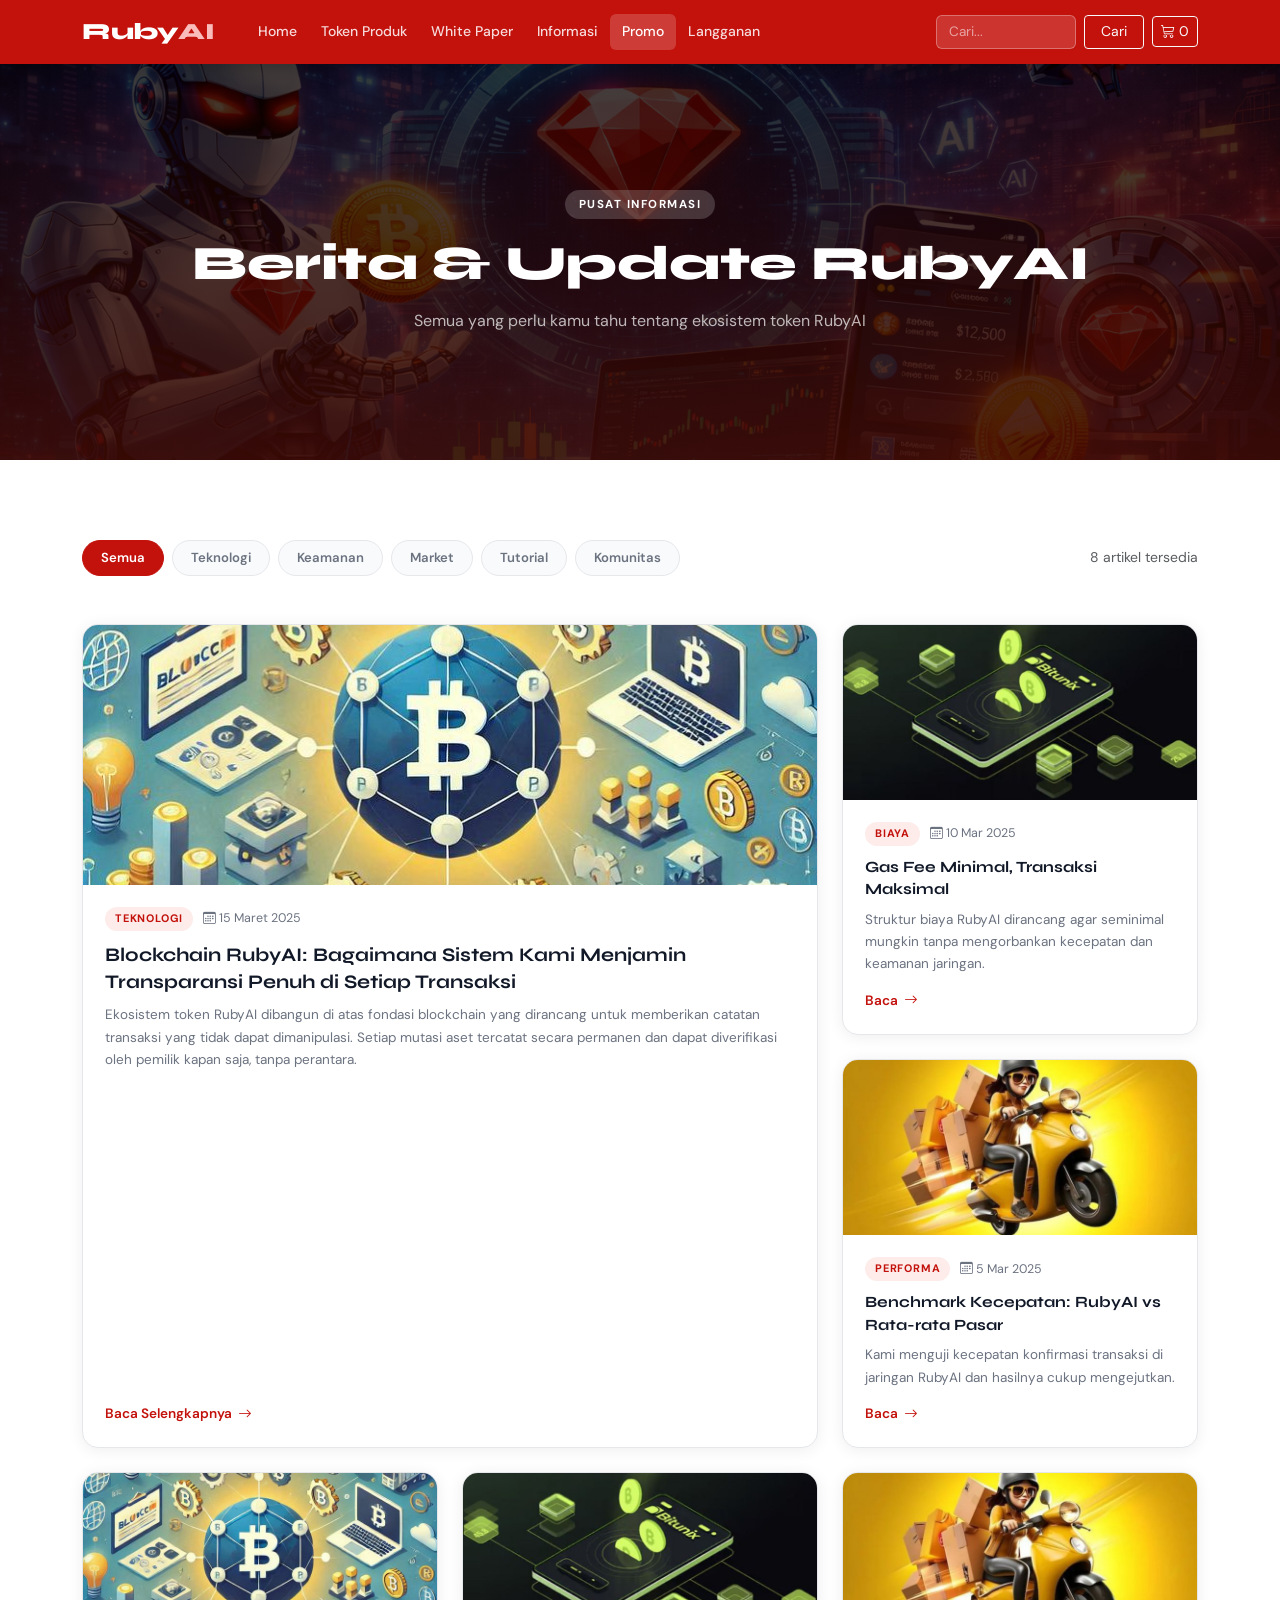
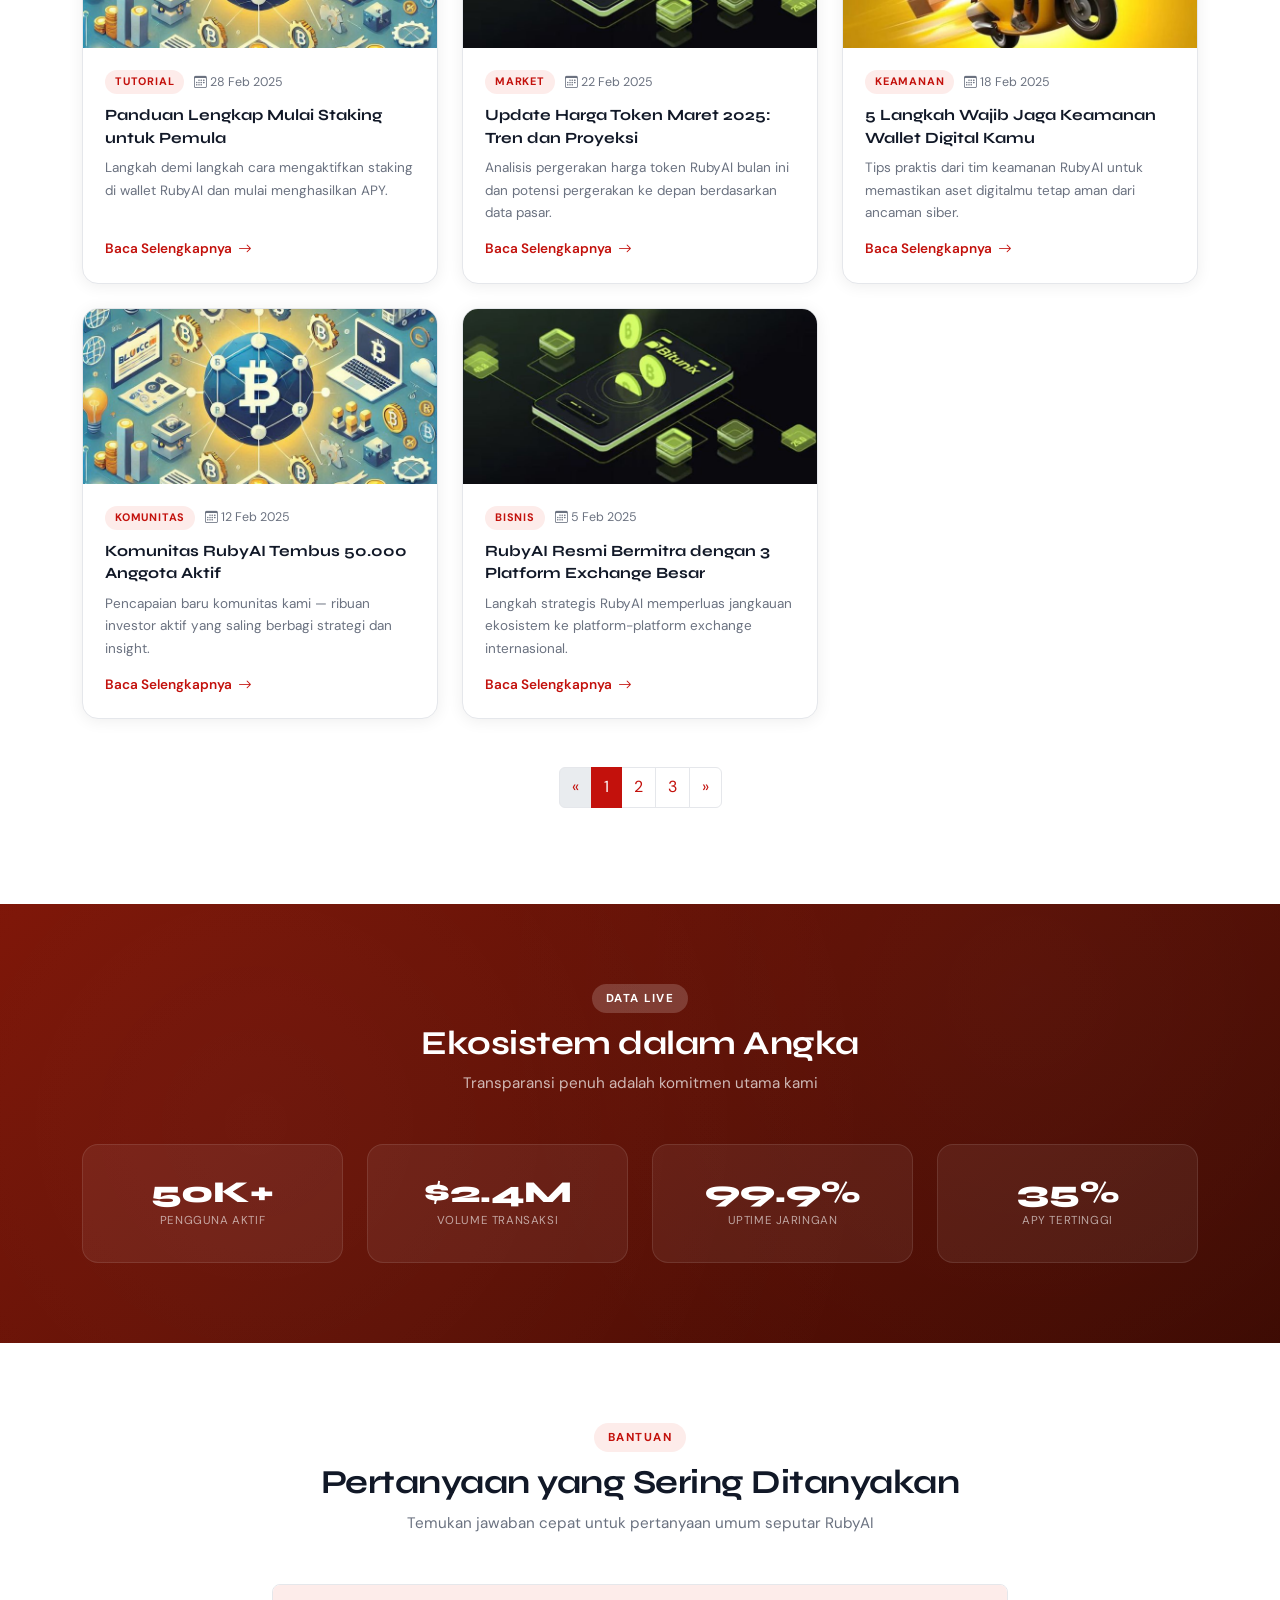
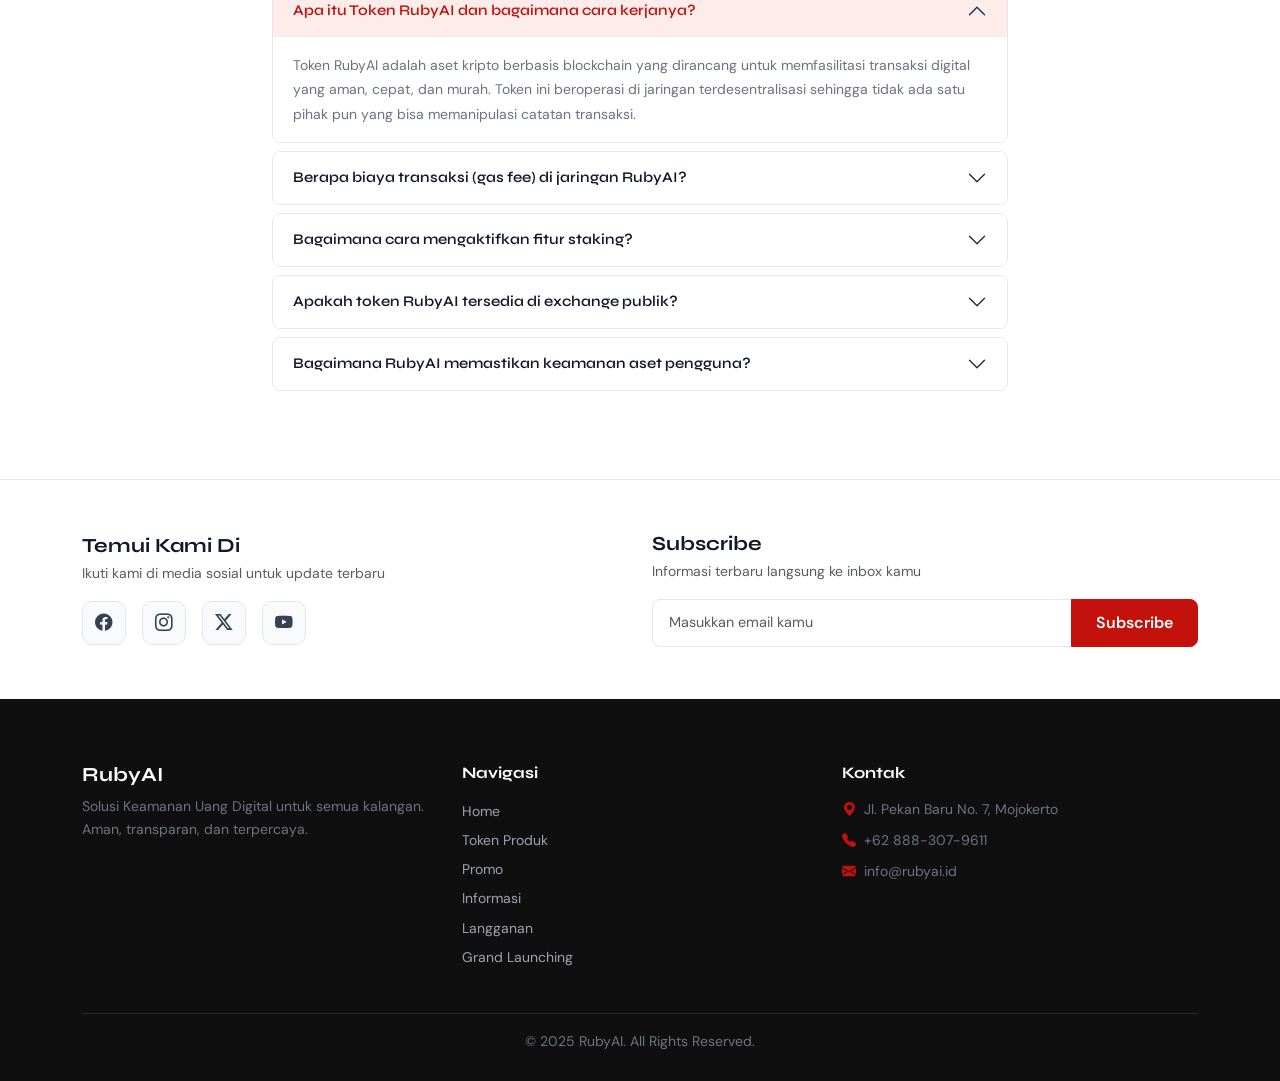
==== commit 675cc445: "Add files via upload" ====
--- a/informasi.html
+++ b/informasi.html
@@ -28,31 +28,27 @@
       </button>
       <div class="collapse navbar-collapse" id="navMenu">
         <ul class="navbar-nav me-auto ms-3">
-          <li class="nav-item">
-            <a class="nav-link" href="index.html">Home</a>
-          </li>
-          <li class="nav-item">
-            <a class="nav-link" href="produk.html">Token Produk</a>
-          </li>
+          <li class="nav-item"><a class="nav-link" href="index.html">Home</a></li>
+          <li class="nav-item"><a class="nav-link" href="produk.html">Token Produk</a></li>
           <li class="nav-item">
             <a class="nav-link" href="https://docs.google.com/document/d/1hWPXfQ_zTvxP4cNS-nwSKMGz1EPxm1WU/edit?usp=drive_link&ouid=108765192675620260464&rtpof=true&sd=true" target="_blank" rel="noopener">
               White Paper
             </a>
           </li>
-          <li class="nav-item">
-            <a class="nav-link active" aria-current="page" href="informasi.html">Informasi</a>
-          </li>
-          <li class="nav-item">
-            <a class="nav-link" href="promo.html">Promo</a>
-          </li>
-          <li class="nav-item">
-            <a class="nav-link" href="langganan.html">Langganan</a>
-          </li>
+          <li class="nav-item"><a class="nav-link" href="informasi.html">Informasi</a></li>
+          <li class="nav-item"><a class="nav-link active" aria-current="page" href="promo.html">Promo</a></li>
+          <li class="nav-item"><a class="nav-link" href="langganan.html">Langganan</a></li>
         </ul>
-        <form class="d-flex" role="search">
-          <input class="form-control me-2 navbar-search" type="search" placeholder="Cari..." aria-label="Search">
-          <button class="btn btn-outline-light btn-sm px-3" type="submit">Cari</button>
-        </form>
+        <div class="d-flex align-items-center gap-2">
+          <form class="d-flex" role="search">
+            <input class="form-control me-2 navbar-search" type="search" placeholder="Cari..." aria-label="Search">
+            <button class="btn btn-outline-light btn-sm px-3" type="submit">Cari</button>
+          </form>
+          <a href="keranjang.html" class="btn btn-outline-light btn-sm cart-nav-btn" aria-label="Keranjang">
+            <i class="bi bi-cart3"></i>
+            <span class="cart-count-badge" id="cartBadge">0</span>
+          </a>
+        </div>
       </div>
     </div>
   </nav>
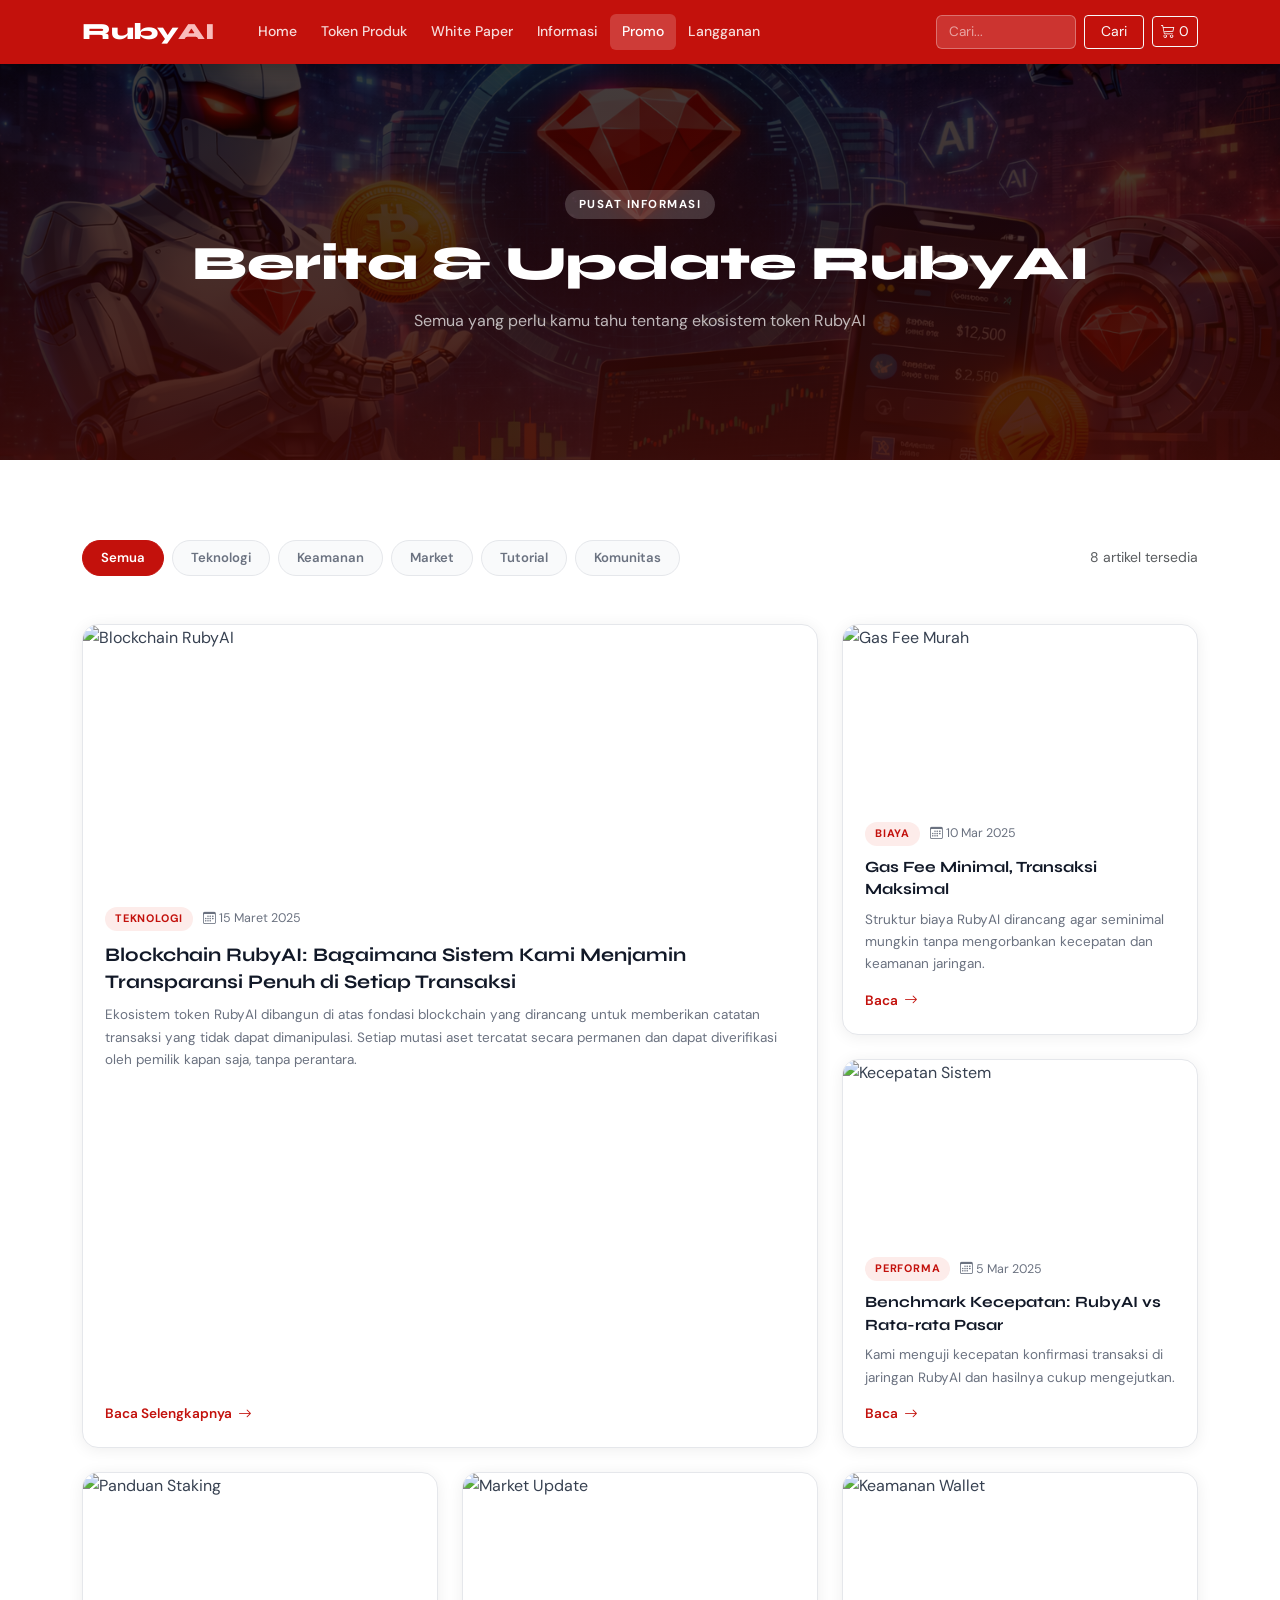
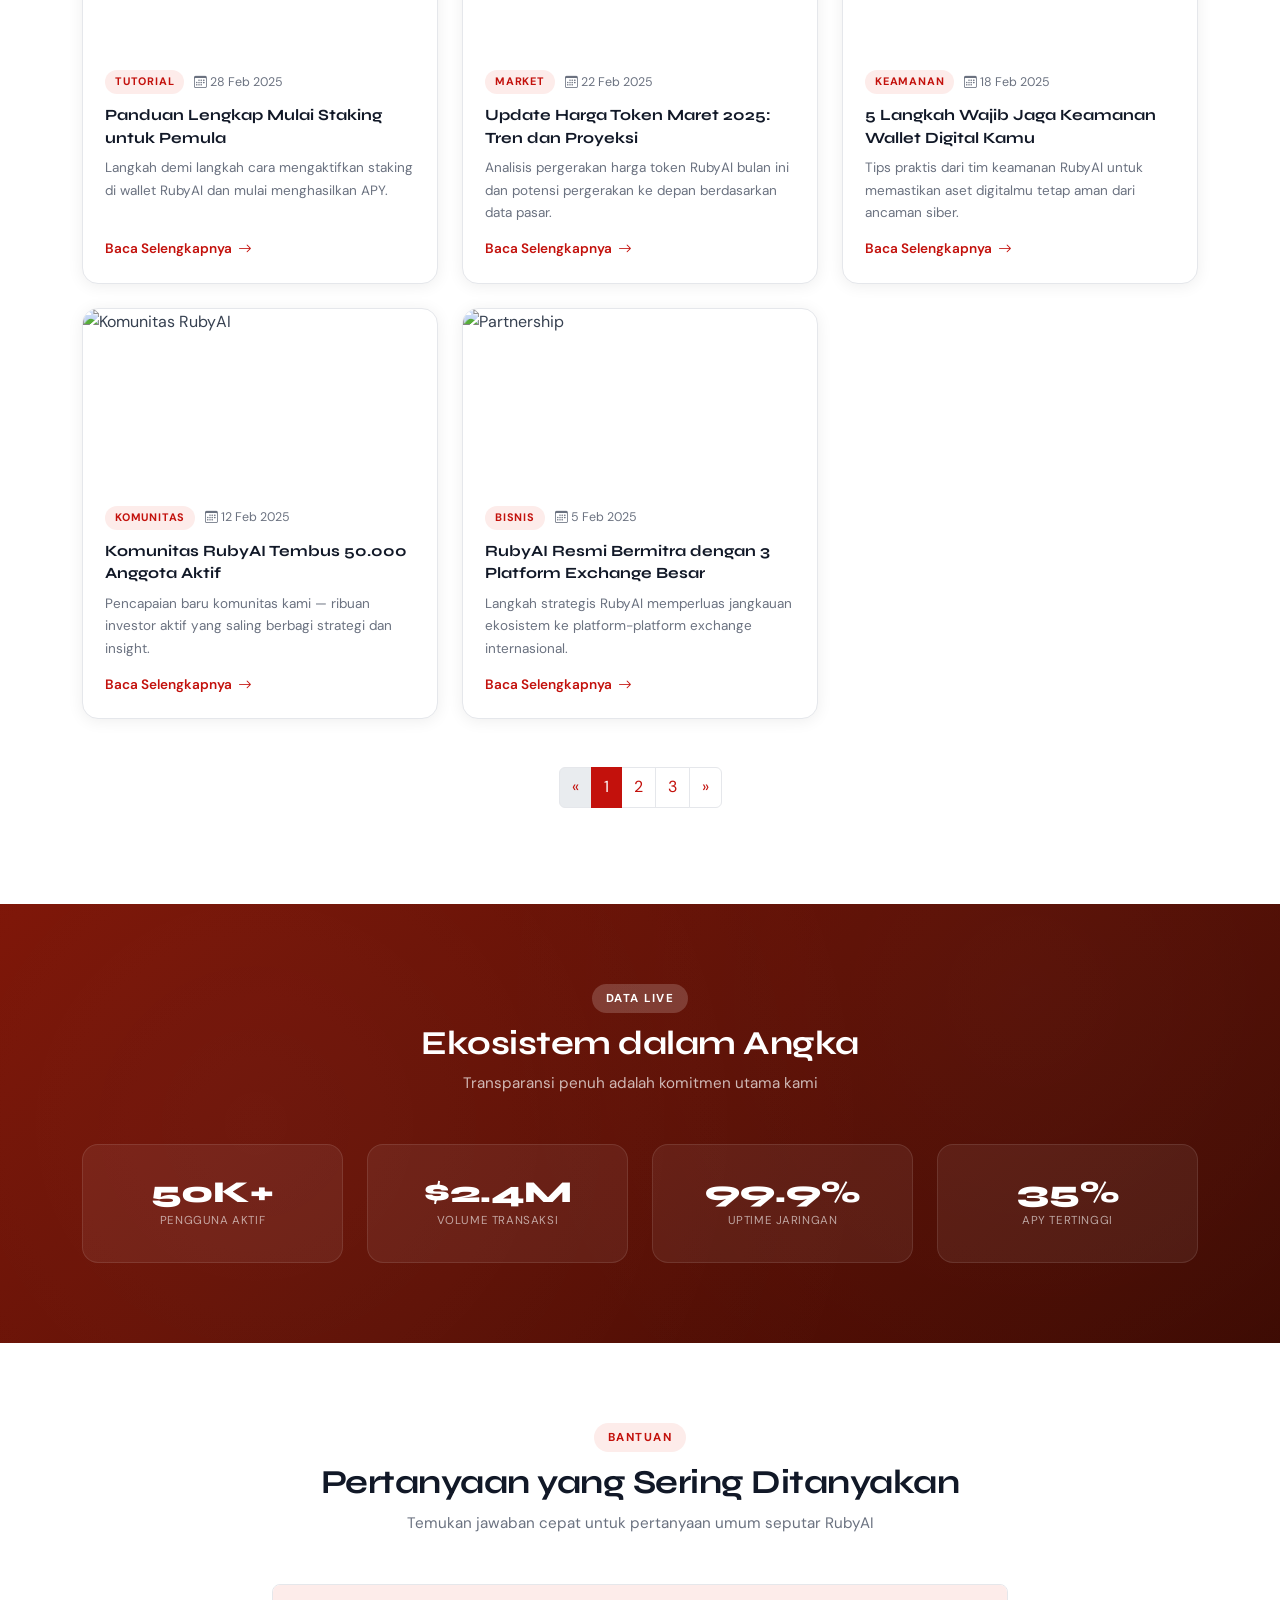
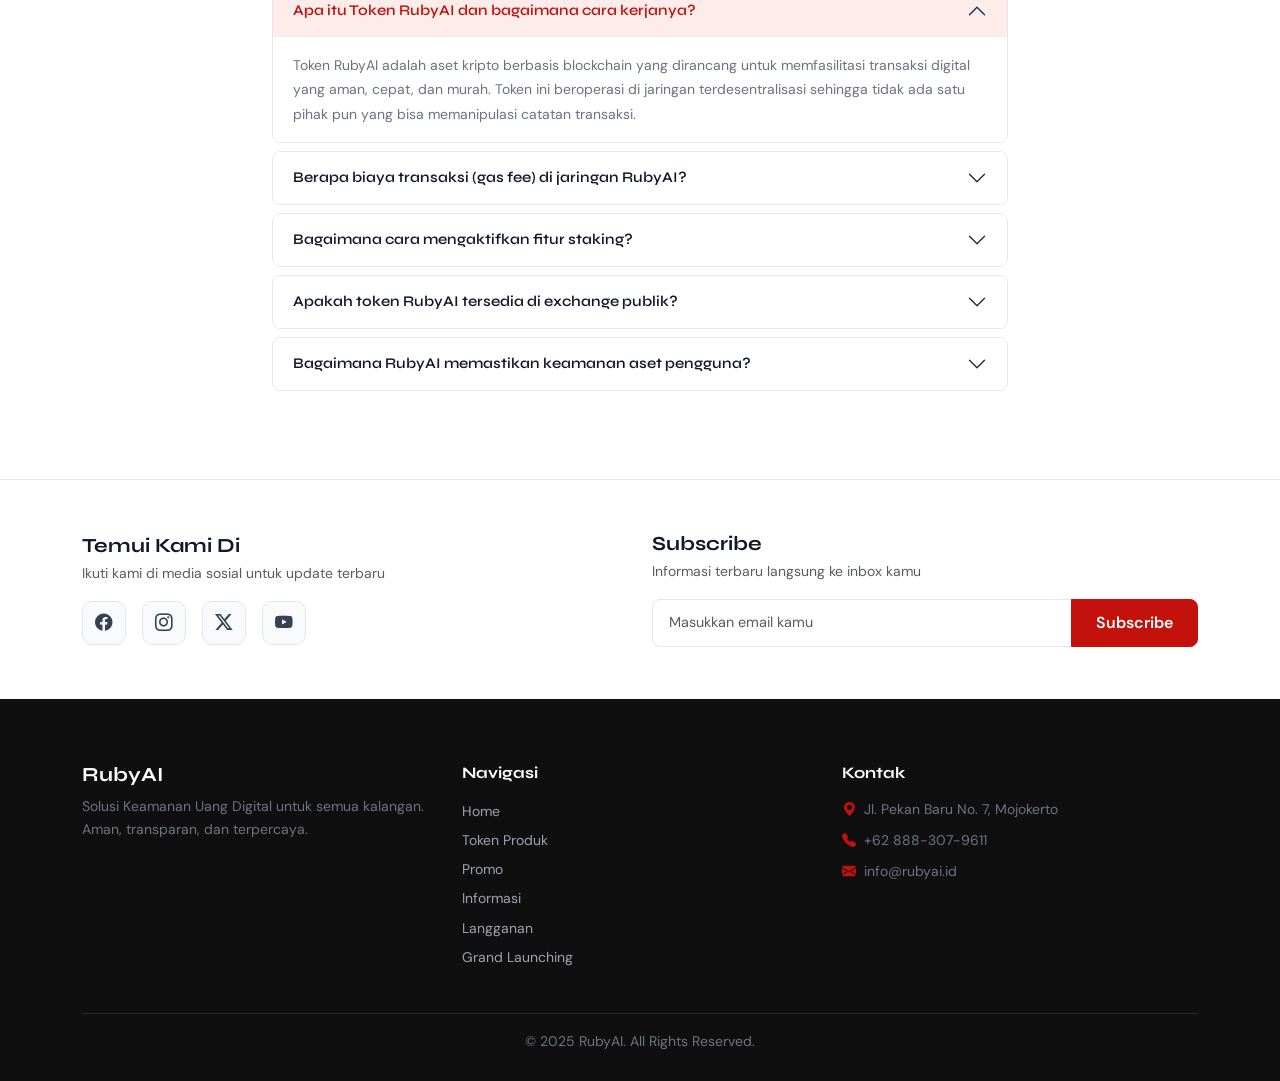
==== commit afc44c82: "final" ====
--- a/informasi.html
+++ b/informasi.html
@@ -82,7 +82,7 @@
       <div class="row g-4 mb-4">
         <div class="col-md-7 col-lg-8">
           <div class="artikel-card h-100">
-            <img src="block.jpeg" class="w-100" style="height:260px;object-fit:cover;" alt="Blockchain RubyAI">
+            <img src="../RubyAi/asset/block.jpeg" class="w-100" style="height:260px;object-fit:cover;" alt="Blockchain RubyAI">
             <div class="artikel-body">
               <div class="artikel-meta">
                 <span class="artikel-tag">Teknologi</span>
@@ -99,7 +99,7 @@
           <div class="row g-4 h-100">
             <div class="col-12">
               <div class="artikel-card">
-                <img src="fee.jpeg" class="artikel-img" alt="Gas Fee Murah">
+                <img src="../RubyAi/asset/fee.jpeg" class="artikel-img" alt="Gas Fee Murah">
                 <div class="artikel-body">
                   <div class="artikel-meta">
                     <span class="artikel-tag">Biaya</span>
@@ -113,7 +113,7 @@
             </div>
             <div class="col-12">
               <div class="artikel-card">
-                <img src="fast.jpeg" class="artikel-img" alt="Kecepatan Sistem">
+                <img src="../RubyAi/asset/fast.jpeg" class="artikel-img" alt="Kecepatan Sistem">
                 <div class="artikel-body">
                   <div class="artikel-meta">
                     <span class="artikel-tag">Performa</span>
@@ -134,7 +134,7 @@
 
         <div class="col-sm-6 col-lg-4">
           <div class="artikel-card">
-            <img src="block.jpeg" class="artikel-img" alt="Panduan Staking">
+            <img src="../RubyAi/asset/block.jpeg" class="artikel-img" alt="Panduan Staking">
             <div class="artikel-body">
               <div class="artikel-meta">
                 <span class="artikel-tag">Tutorial</span>
@@ -149,7 +149,7 @@
 
         <div class="col-sm-6 col-lg-4">
           <div class="artikel-card">
-            <img src="fee.jpeg" class="artikel-img" alt="Market Update">
+            <img src="../RubyAi/asset/fee.jpeg" class="artikel-img" alt="Market Update">
             <div class="artikel-body">
               <div class="artikel-meta">
                 <span class="artikel-tag">Market</span>
@@ -164,7 +164,7 @@
 
         <div class="col-sm-6 col-lg-4">
           <div class="artikel-card">
-            <img src="fast.jpeg" class="artikel-img" alt="Keamanan Wallet">
+            <img src="../RubyAi/asset/fast.jpeg" class="artikel-img" alt="Keamanan Wallet">
             <div class="artikel-body">
               <div class="artikel-meta">
                 <span class="artikel-tag">Keamanan</span>
@@ -179,7 +179,7 @@
 
         <div class="col-sm-6 col-lg-4">
           <div class="artikel-card">
-            <img src="block.jpeg" class="artikel-img" alt="Komunitas RubyAI">
+            <img src="../RubyAi/asset/block.jpeg" class="artikel-img" alt="Komunitas RubyAI">
             <div class="artikel-body">
               <div class="artikel-meta">
                 <span class="artikel-tag">Komunitas</span>
@@ -194,7 +194,7 @@
 
         <div class="col-sm-6 col-lg-4">
           <div class="artikel-card">
-            <img src="fee.jpeg" class="artikel-img" alt="Partnership">
+            <img src="../RubyAi/asset/fee.jpeg" class="artikel-img" alt="Partnership">
             <div class="artikel-body">
               <div class="artikel-meta">
                 <span class="artikel-tag">Bisnis</span>
